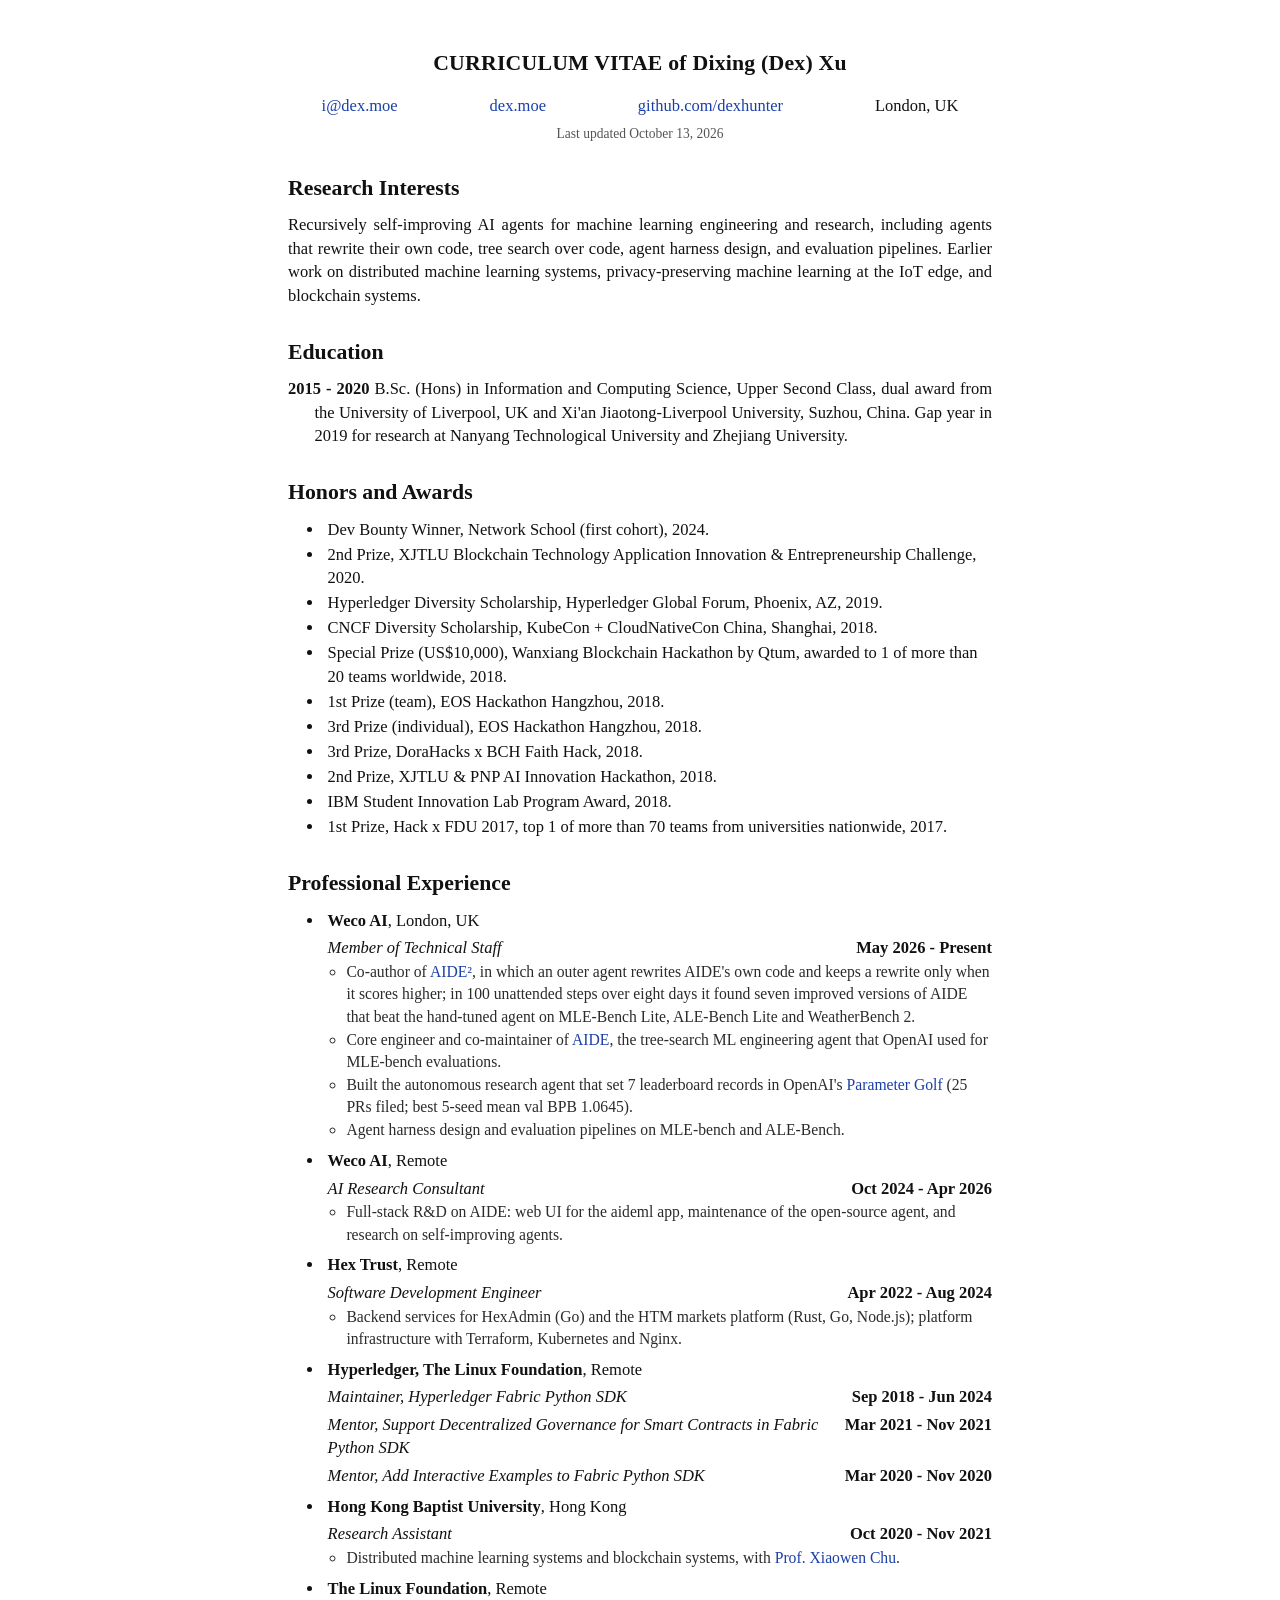
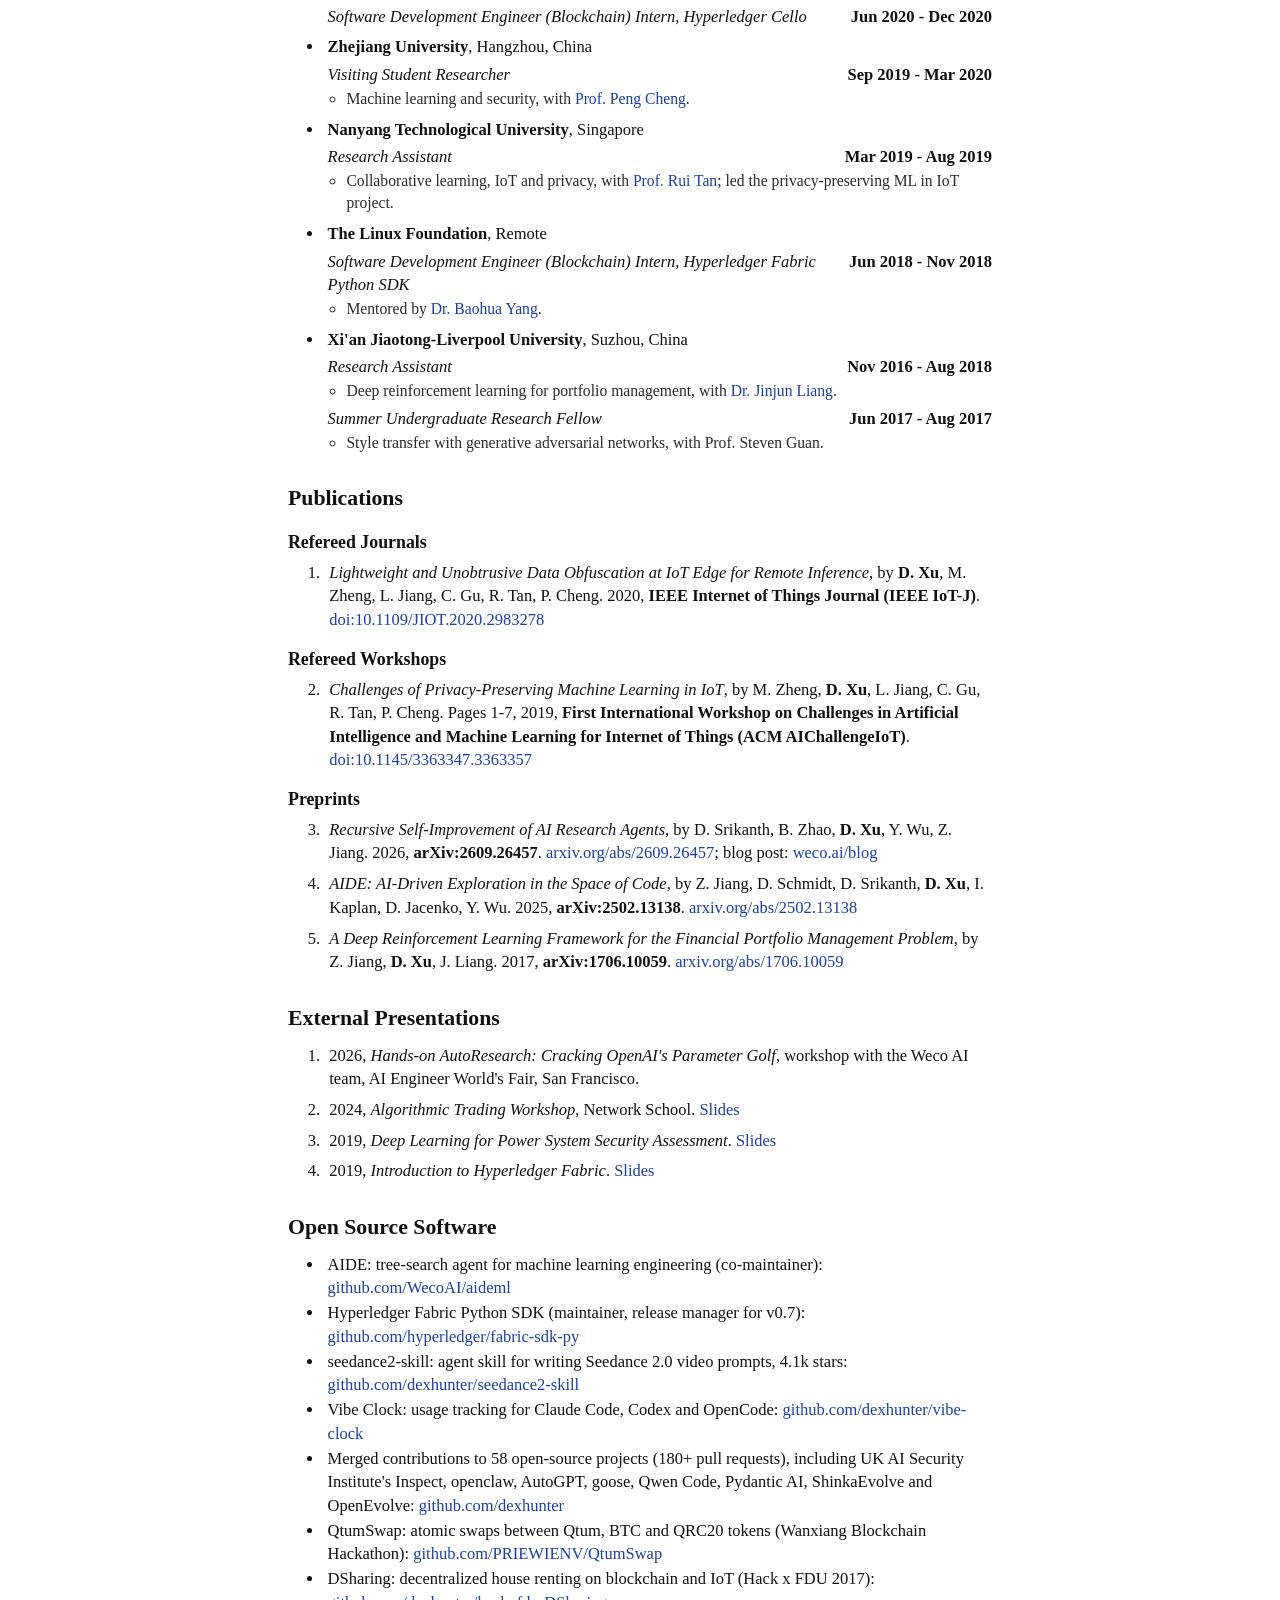
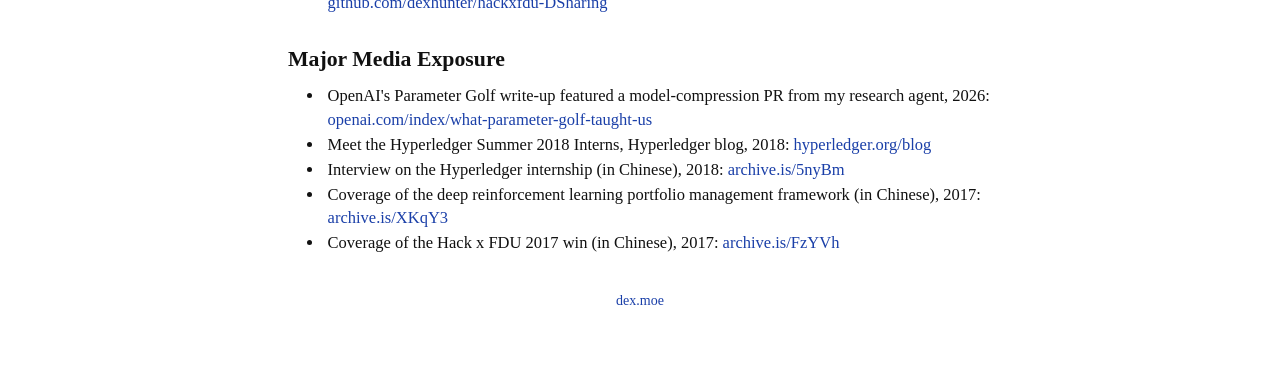
==== cv.html @ e865859a ":pencil2: carry the RSI positioning across the site and CV Homepage: add an og:description with the " ====
<!DOCTYPE html>
<html lang="en">
<head>
<meta charset="utf-8">
<meta name="viewport" content="width=device-width, initial-scale=1">
<title>Dixing (Dex) Xu · CV</title>
<meta name="description" content="Curriculum vitae of Dixing (Dex) Xu, Member of Technical Staff at Weco AI, London, building recursively self-improving AI agents.">
<link rel="icon" href="favicon.ico" sizes="any">
<link rel="icon" href="favicon.svg" type="image/svg+xml">
<style>
  /* LaTeX article look: centred title, bold section heads, hanging indents, right-aligned dates */
  :root { --ink:#111; --ink-2:#2b2b2b; --muted:#555; --link:#1a3fa8; }
  * { box-sizing: border-box; }
  html { -webkit-text-size-adjust: 100%; }
  body {
    margin: 0 auto; max-width: 47rem; padding: 3rem 1.5rem 3.5rem;
    font-family: "Latin Modern Roman", "CMU Serif", "Computer Modern Serif", "Times New Roman", Georgia, serif;
    font-size: 16.5px; line-height: 1.42; color: var(--ink); background: #fff;
  }
  a { color: var(--link); text-decoration: none; }
  a:hover { text-decoration: underline; }
  h1 { font-size: 1.32em; font-weight: bold; text-align: center; margin: 0 0 .7em; letter-spacing: .01em; }
  .tagline { display: flex; justify-content: space-around; flex-wrap: wrap; gap: .3em 1.5em; margin: 0 0 .4em; }
  .updated { text-align: center; font-size: .82em; color: var(--muted); margin: 0 0 1.2em; }
  h2 { font-size: 1.32em; font-weight: bold; margin: 1.35em 0 .45em; }
  h3 { font-size: 1.08em; font-weight: bold; margin: .9em 0 .3em; }
  p { margin: 0 0 .5em; text-align: justify; hyphens: auto; }

  /* Education: bold date then text with a hanging indent */
  .hang { list-style: none; padding: 0; margin: 0; }
  .hang li { padding-left: 1.6em; text-indent: -1.6em; margin: 0 0 .2em; text-align: justify; hyphens: auto; }

  /* Bulleted lists */
  ul.dots { margin: 0; padding-left: 2.2em; }
  ul.dots > li { margin: 0 0 .1em; padding-left: .2em; }

  /* Professional experience */
  ul.exp { margin: 0; padding-left: 2.2em; }
  ul.exp > li { margin: 0 0 .45em; padding-left: .2em; }
  .role { display: flex; justify-content: space-between; align-items: baseline; gap: 1em; margin-top: .25em; }
  .role i { min-width: 0; }
  .role b { flex: none; white-space: nowrap; }
  .note { margin: .1em 0 0; padding-left: 1.2em; list-style: circle; font-size: .95em; color: var(--ink-2); }
  .note li { margin: .05em 0; }

  /* Numbered lists: publications, presentations */
  ol.num { margin: 0; padding-left: 2.2em; }
  ol.num > li { margin: 0 0 .45em; padding-left: .3em; }
  ol.num > li::marker { font-variant-numeric: tabular-nums; }

  footer { margin-top: 2.6em; text-align: center; font-size: .85em; color: var(--muted); }

  @media (max-width: 560px) {
    body { padding: 1.8rem 1rem 2.5rem; font-size: 15.5px; }
    p, .hang li, ol.num > li { text-align: left; }
    .role { flex-wrap: wrap; gap: 0 1em; }
    ul.dots, ul.exp, ol.num { padding-left: 1.4em; }
  }
  @media print {
    body { padding: 0; max-width: none; font-size: 11pt; }
    a { color: inherit; }
    footer { display: none; }
  }
</style>
</head>
<body>

<h1>CURRICULUM VITAE of Dixing (Dex) Xu</h1>
<div class="tagline">
  <span><a href="mailto:i@dex.moe">i@dex.moe</a></span>
  <span><a href="https://dex.moe">dex.moe</a></span>
  <span><a href="https://github.com/dexhunter">github.com/dexhunter</a></span>
  <span>London, UK</span>
</div>
<p class="updated">Last updated October 13, 2026</p>

<h2>Research Interests</h2>
<p>Recursively self-improving AI agents for machine learning engineering and research, including agents that rewrite their own code, tree search over code, agent harness design, and evaluation pipelines. Earlier work on distributed machine learning systems, privacy-preserving machine learning at the IoT edge, and blockchain systems.</p>

<h2>Education</h2>
<ul class="hang">
  <li><b>2015 - 2020</b> B.Sc. (Hons) in Information and Computing Science, Upper Second Class, dual award from the University of Liverpool, UK and Xi'an Jiaotong-Liverpool University, Suzhou, China. Gap year in 2019 for research at Nanyang Technological University and Zhejiang University.</li>
</ul>

<h2>Honors and Awards</h2>
<ul class="dots">
  <li>Dev Bounty Winner, Network School (first cohort), 2024.</li>
  <li>2nd Prize, XJTLU Blockchain Technology Application Innovation &amp; Entrepreneurship Challenge, 2020.</li>
  <li>Hyperledger Diversity Scholarship, Hyperledger Global Forum, Phoenix, AZ, 2019.</li>
  <li>CNCF Diversity Scholarship, KubeCon + CloudNativeCon China, Shanghai, 2018.</li>
  <li>Special Prize (US$10,000), Wanxiang Blockchain Hackathon by Qtum, awarded to 1 of more than 20 teams worldwide, 2018.</li>
  <li>1st Prize (team), EOS Hackathon Hangzhou, 2018.</li>
  <li>3rd Prize (individual), EOS Hackathon Hangzhou, 2018.</li>
  <li>3rd Prize, DoraHacks x BCH Faith Hack, 2018.</li>
  <li>2nd Prize, XJTLU &amp; PNP AI Innovation Hackathon, 2018.</li>
  <li>IBM Student Innovation Lab Program Award, 2018.</li>
  <li>1st Prize, Hack x FDU 2017, top 1 of more than 70 teams from universities nationwide, 2017.</li>
</ul>

<h2>Professional Experience</h2>
<ul class="exp">
  <li><b>Weco AI</b>, London, UK
    <div class="role"><i>Member of Technical Staff</i><b>May 2026 - Present</b></div>
    <ul class="note">
      <li>Co-author of <a href="https://www.weco.ai/blog/first-evidence-of-recursive-self-improvement">AIDE²</a>, in which an outer agent rewrites AIDE's own code and keeps a rewrite only when it scores higher; in 100 unattended steps over eight days it found seven improved versions of AIDE that beat the hand-tuned agent on MLE-Bench Lite, ALE-Bench Lite and WeatherBench 2.</li>
      <li>Core engineer and co-maintainer of <a href="https://github.com/WecoAI/aideml">AIDE</a>, the tree-search ML engineering agent that OpenAI used for MLE-bench evaluations.</li>
      <li>Built the autonomous research agent that set 7 leaderboard records in OpenAI's <a href="https://github.com/openai/parameter-golf/tree/main/records/track_10min_16mb">Parameter Golf</a> (25 PRs filed; best 5-seed mean val BPB 1.0645).</li>
      <li>Agent harness design and evaluation pipelines on MLE-bench and ALE-Bench.</li>
    </ul>
  </li>
  <li><b>Weco AI</b>, Remote
    <div class="role"><i>AI Research Consultant</i><b>Oct 2024 - Apr 2026</b></div>
    <ul class="note"><li>Full-stack R&amp;D on AIDE: web UI for the aideml app, maintenance of the open-source agent, and research on self-improving agents.</li></ul>
  </li>
  <li><b>Hex Trust</b>, Remote
    <div class="role"><i>Software Development Engineer</i><b>Apr 2022 - Aug 2024</b></div>
    <ul class="note"><li>Backend services for HexAdmin (Go) and the HTM markets platform (Rust, Go, Node.js); platform infrastructure with Terraform, Kubernetes and Nginx.</li></ul>
  </li>
  <li><b>Hyperledger, The Linux Foundation</b>, Remote
    <div class="role"><i>Maintainer, Hyperledger Fabric Python SDK</i><b>Sep 2018 - Jun 2024</b></div>
    <div class="role"><i>Mentor, Support Decentralized Governance for Smart Contracts in Fabric Python SDK</i><b>Mar 2021 - Nov 2021</b></div>
    <div class="role"><i>Mentor, Add Interactive Examples to Fabric Python SDK</i><b>Mar 2020 - Nov 2020</b></div>
  </li>
  <li><b>Hong Kong Baptist University</b>, Hong Kong
    <div class="role"><i>Research Assistant</i><b>Oct 2020 - Nov 2021</b></div>
    <ul class="note"><li>Distributed machine learning systems and blockchain systems, with <a href="https://www.comp.hkbu.edu.hk/~chxw/">Prof. Xiaowen Chu</a>.</li></ul>
  </li>
  <li><b>The Linux Foundation</b>, Remote
    <div class="role"><i>Software Development Engineer (Blockchain) Intern, Hyperledger Cello</i><b>Jun 2020 - Dec 2020</b></div>
  </li>
  <li><b>Zhejiang University</b>, Hangzhou, China
    <div class="role"><i>Visiting Student Researcher</i><b>Sep 2019 - Mar 2020</b></div>
    <ul class="note"><li>Machine learning and security, with <a href="https://person.zju.edu.cn/en/cp">Prof. Peng Cheng</a>.</li></ul>
  </li>
  <li><b>Nanyang Technological University</b>, Singapore
    <div class="role"><i>Research Assistant</i><b>Mar 2019 - Aug 2019</b></div>
    <ul class="note"><li>Collaborative learning, IoT and privacy, with <a href="https://www.ntu.edu.sg/home/tanrui/">Prof. Rui Tan</a>; led the privacy-preserving ML in IoT project.</li></ul>
  </li>
  <li><b>The Linux Foundation</b>, Remote
    <div class="role"><i>Software Development Engineer (Blockchain) Intern, Hyperledger Fabric Python SDK</i><b>Jun 2018 - Nov 2018</b></div>
    <ul class="note"><li>Mentored by <a href="https://yeasy.github.io/">Dr. Baohua Yang</a>.</li></ul>
  </li>
  <li><b>Xi'an Jiaotong-Liverpool University</b>, Suzhou, China
    <div class="role"><i>Research Assistant</i><b>Nov 2016 - Aug 2018</b></div>
    <ul class="note"><li>Deep reinforcement learning for portfolio management, with <a href="https://www.linkedin.com/in/kumkee">Dr. Jinjun Liang</a>.</li></ul>
    <div class="role"><i>Summer Undergraduate Research Fellow</i><b>Jun 2017 - Aug 2017</b></div>
    <ul class="note"><li>Style transfer with generative adversarial networks, with Prof. Steven Guan.</li></ul>
  </li>
</ul>

<h2>Publications</h2>
<h3>Refereed Journals</h3>
<ol class="num">
  <li><i>Lightweight and Unobtrusive Data Obfuscation at IoT Edge for Remote Inference</i>, by <b>D. Xu</b>, M. Zheng, L. Jiang, C. Gu, R. Tan, P. Cheng. 2020, <b>IEEE Internet of Things Journal (IEEE IoT-J)</b>. <a href="https://doi.org/10.1109/JIOT.2020.2983278">doi:10.1109/JIOT.2020.2983278</a></li>
</ol>
<h3>Refereed Workshops</h3>
<ol class="num" start="2">
  <li><i>Challenges of Privacy-Preserving Machine Learning in IoT</i>, by M. Zheng, <b>D. Xu</b>, L. Jiang, C. Gu, R. Tan, P. Cheng. Pages 1-7, 2019, <b>First International Workshop on Challenges in Artificial Intelligence and Machine Learning for Internet of Things (ACM AIChallengeIoT)</b>. <a href="https://doi.org/10.1145/3363347.3363357">doi:10.1145/3363347.3363357</a></li>
</ol>
<h3>Preprints</h3>
<ol class="num" start="3">
  <li><i>Recursive Self-Improvement of AI Research Agents</i>, by D. Srikanth, B. Zhao, <b>D. Xu</b>, Y. Wu, Z. Jiang. 2026, <b>arXiv:2609.26457</b>. <a href="https://arxiv.org/abs/2609.26457">arxiv.org/abs/2609.26457</a>; blog post: <a href="https://www.weco.ai/blog/first-evidence-of-recursive-self-improvement">weco.ai/blog</a></li>
  <li><i>AIDE: AI-Driven Exploration in the Space of Code</i>, by Z. Jiang, D. Schmidt, D. Srikanth, <b>D. Xu</b>, I. Kaplan, D. Jacenko, Y. Wu. 2025, <b>arXiv:2502.13138</b>. <a href="https://arxiv.org/abs/2502.13138">arxiv.org/abs/2502.13138</a></li>
  <li><i>A Deep Reinforcement Learning Framework for the Financial Portfolio Management Problem</i>, by Z. Jiang, <b>D. Xu</b>, J. Liang. 2017, <b>arXiv:1706.10059</b>. <a href="https://arxiv.org/abs/1706.10059">arxiv.org/abs/1706.10059</a></li>
</ol>

<h2>External Presentations</h2>
<ol class="num">
  <li>2026, <i>Hands-on AutoResearch: Cracking OpenAI's Parameter Golf</i>, workshop with the Weco AI team, AI Engineer World's Fair, San Francisco.</li>
  <li>2024, <i>Algorithmic Trading Workshop</i>, Network School. <a href="https://slides.dex.moe">Slides</a></li>
  <li>2019, <i>Deep Learning for Power System Security Assessment</i>. <a href="https://slides.dex.moe">Slides</a></li>
  <li>2019, <i>Introduction to Hyperledger Fabric</i>. <a href="https://slides.dex.moe">Slides</a></li>
</ol>

<h2>Open Source Software</h2>
<ul class="dots">
  <li>AIDE: tree-search agent for machine learning engineering (co-maintainer): <a href="https://github.com/WecoAI/aideml">github.com/WecoAI/aideml</a></li>
  <li>Hyperledger Fabric Python SDK (maintainer, release manager for v0.7): <a href="https://github.com/hyperledger/fabric-sdk-py">github.com/hyperledger/fabric-sdk-py</a></li>
  <li>seedance2-skill: agent skill for writing Seedance 2.0 video prompts, 4.1k stars: <a href="https://github.com/dexhunter/seedance2-skill">github.com/dexhunter/seedance2-skill</a></li>
  <li>Vibe Clock: usage tracking for Claude Code, Codex and OpenCode: <a href="https://github.com/dexhunter/vibe-clock">github.com/dexhunter/vibe-clock</a></li>
  <li>Merged contributions to 58 open-source projects (180+ pull requests), including UK AI Security Institute's Inspect, openclaw, AutoGPT, goose, Qwen Code, Pydantic AI, ShinkaEvolve and OpenEvolve: <a href="https://github.com/dexhunter">github.com/dexhunter</a></li>
  <li>QtumSwap: atomic swaps between Qtum, BTC and QRC20 tokens (Wanxiang Blockchain Hackathon): <a href="https://github.com/PRIEWIENV/QtumSwap">github.com/PRIEWIENV/QtumSwap</a></li>
  <li>DSharing: decentralized house renting on blockchain and IoT (Hack x FDU 2017): <a href="https://github.com/dexhunter/hackxfdu-DSharing">github.com/dexhunter/hackxfdu-DSharing</a></li>
</ul>

<h2>Major Media Exposure</h2>
<ul class="dots">
  <li>OpenAI's Parameter Golf write-up featured a model-compression PR from my research agent, 2026: <a href="https://openai.com/index/what-parameter-golf-taught-us/">openai.com/index/what-parameter-golf-taught-us</a></li>
  <li>Meet the Hyperledger Summer 2018 Interns, Hyperledger blog, 2018: <a href="https://www.hyperledger.org/blog/2018/06/13/meet-the-hyperledger-summer-2018-interns-part-2">hyperledger.org/blog</a></li>
  <li>Interview on the Hyperledger internship (in Chinese), 2018: <a href="https://archive.is/5nyBm">archive.is/5nyBm</a></li>
  <li>Coverage of the deep reinforcement learning portfolio management framework (in Chinese), 2017: <a href="https://archive.is/XKqY3">archive.is/XKqY3</a></li>
  <li>Coverage of the Hack x FDU 2017 win (in Chinese), 2017: <a href="https://archive.is/FzYVh">archive.is/FzYVh</a></li>
</ul>

<footer><a href="index.html">dex.moe</a></footer>

</body>
</html>
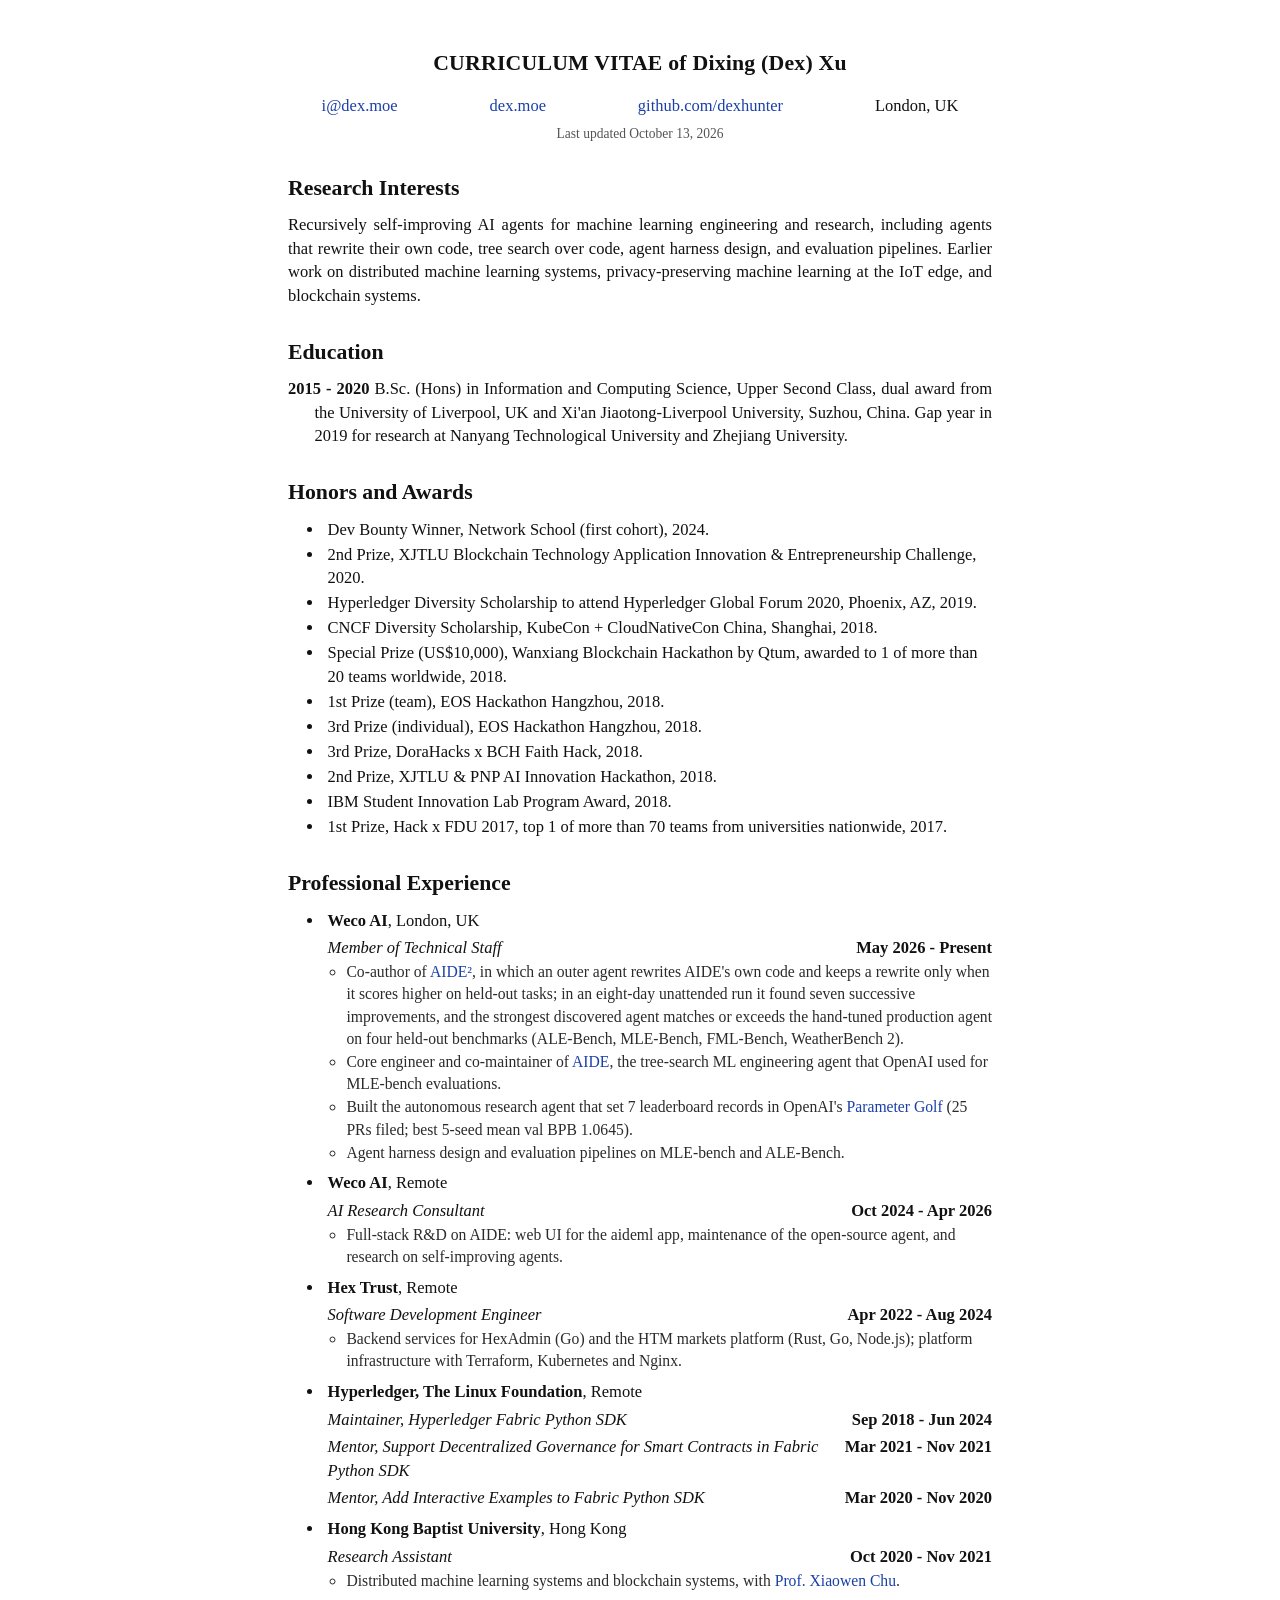
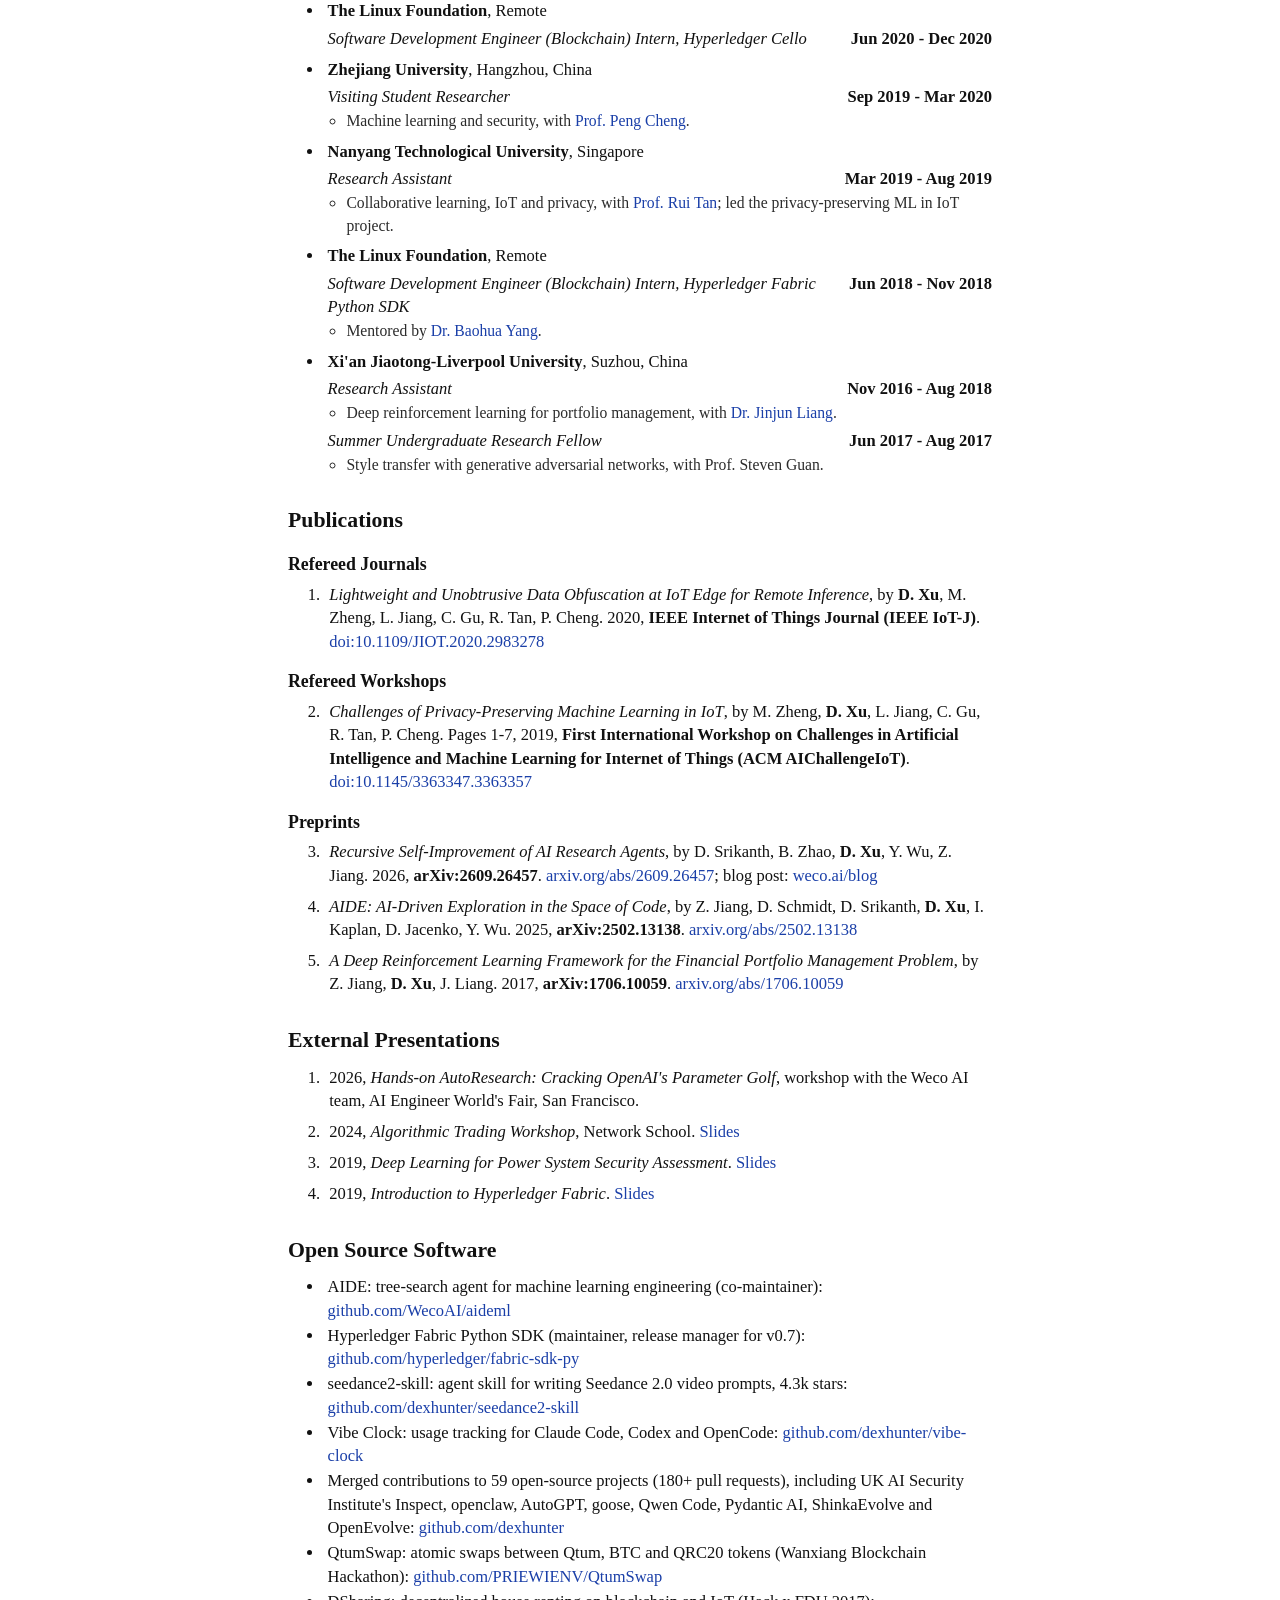
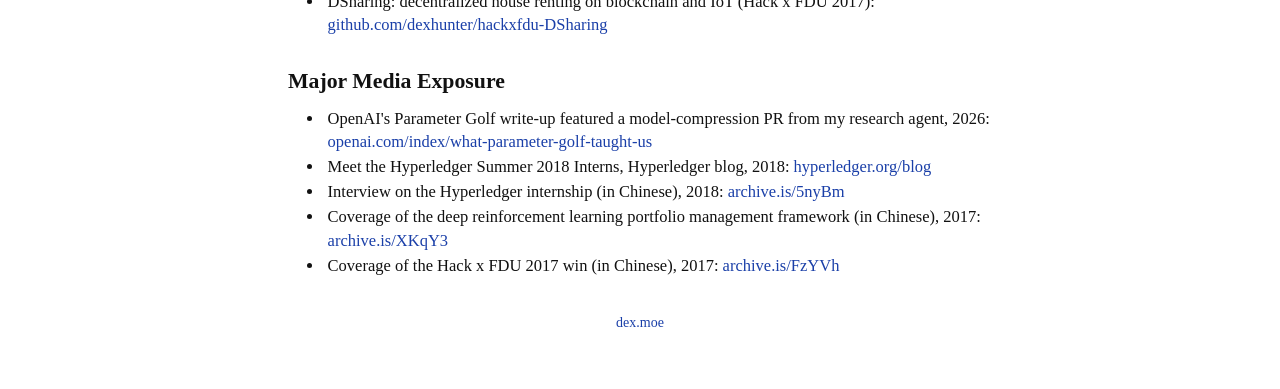
==== commit 96f21295: ":pencil2: refresh numbers, align AIDE² with the technical report, add a real README - Open-source co" ====
--- a/cv.html
+++ b/cv.html
@@ -86,7 +86,7 @@
 <ul class="dots">
   <li>Dev Bounty Winner, Network School (first cohort), 2024.</li>
   <li>2nd Prize, XJTLU Blockchain Technology Application Innovation &amp; Entrepreneurship Challenge, 2020.</li>
-  <li>Hyperledger Diversity Scholarship, Hyperledger Global Forum, Phoenix, AZ, 2019.</li>
+  <li>Hyperledger Diversity Scholarship to attend Hyperledger Global Forum 2020, Phoenix, AZ, 2019.</li>
   <li>CNCF Diversity Scholarship, KubeCon + CloudNativeCon China, Shanghai, 2018.</li>
   <li>Special Prize (US$10,000), Wanxiang Blockchain Hackathon by Qtum, awarded to 1 of more than 20 teams worldwide, 2018.</li>
   <li>1st Prize (team), EOS Hackathon Hangzhou, 2018.</li>
@@ -102,7 +102,7 @@
   <li><b>Weco AI</b>, London, UK
     <div class="role"><i>Member of Technical Staff</i><b>May 2026 - Present</b></div>
     <ul class="note">
-      <li>Co-author of <a href="https://www.weco.ai/blog/first-evidence-of-recursive-self-improvement">AIDE²</a>, in which an outer agent rewrites AIDE's own code and keeps a rewrite only when it scores higher; in 100 unattended steps over eight days it found seven improved versions of AIDE that beat the hand-tuned agent on MLE-Bench Lite, ALE-Bench Lite and WeatherBench 2.</li>
+      <li>Co-author of <a href="https://www.weco.ai/blog/first-evidence-of-recursive-self-improvement">AIDE²</a>, in which an outer agent rewrites AIDE's own code and keeps a rewrite only when it scores higher on held-out tasks; in an eight-day unattended run it found seven successive improvements, and the strongest discovered agent matches or exceeds the hand-tuned production agent on four held-out benchmarks (ALE-Bench, MLE-Bench, FML-Bench, WeatherBench 2).</li>
       <li>Core engineer and co-maintainer of <a href="https://github.com/WecoAI/aideml">AIDE</a>, the tree-search ML engineering agent that OpenAI used for MLE-bench evaluations.</li>
       <li>Built the autonomous research agent that set 7 leaderboard records in OpenAI's <a href="https://github.com/openai/parameter-golf/tree/main/records/track_10min_16mb">Parameter Golf</a> (25 PRs filed; best 5-seed mean val BPB 1.0645).</li>
       <li>Agent harness design and evaluation pipelines on MLE-bench and ALE-Bench.</li>
@@ -134,7 +134,7 @@
   </li>
   <li><b>Nanyang Technological University</b>, Singapore
     <div class="role"><i>Research Assistant</i><b>Mar 2019 - Aug 2019</b></div>
-    <ul class="note"><li>Collaborative learning, IoT and privacy, with <a href="https://www.ntu.edu.sg/home/tanrui/">Prof. Rui Tan</a>; led the privacy-preserving ML in IoT project.</li></ul>
+    <ul class="note"><li>Collaborative learning, IoT and privacy, with <a href="https://personal.ntu.edu.sg/tanrui/">Prof. Rui Tan</a>; led the privacy-preserving ML in IoT project.</li></ul>
   </li>
   <li><b>The Linux Foundation</b>, Remote
     <div class="role"><i>Software Development Engineer (Blockchain) Intern, Hyperledger Fabric Python SDK</i><b>Jun 2018 - Nov 2018</b></div>
@@ -167,18 +167,18 @@
 <h2>External Presentations</h2>
 <ol class="num">
   <li>2026, <i>Hands-on AutoResearch: Cracking OpenAI's Parameter Golf</i>, workshop with the Weco AI team, AI Engineer World's Fair, San Francisco.</li>
-  <li>2024, <i>Algorithmic Trading Workshop</i>, Network School. <a href="https://slides.dex.moe">Slides</a></li>
-  <li>2019, <i>Deep Learning for Power System Security Assessment</i>. <a href="https://slides.dex.moe">Slides</a></li>
-  <li>2019, <i>Introduction to Hyperledger Fabric</i>. <a href="https://slides.dex.moe">Slides</a></li>
+  <li>2024, <i>Algorithmic Trading Workshop</i>, Network School. <a href="https://slides.dex.moe/Algorithmic-Trading-Workshop/">Slides</a></li>
+  <li>2019, <i>Deep Learning for Power System Security Assessment</i>. <a href="https://slides.dex.moe/dl-power-system-security/">Slides</a></li>
+  <li>2019, <i>Introduction to Hyperledger Fabric</i>. <a href="https://slides.dex.moe/hyperledger-tutorial/">Slides</a></li>
 </ol>
 
 <h2>Open Source Software</h2>
 <ul class="dots">
   <li>AIDE: tree-search agent for machine learning engineering (co-maintainer): <a href="https://github.com/WecoAI/aideml">github.com/WecoAI/aideml</a></li>
   <li>Hyperledger Fabric Python SDK (maintainer, release manager for v0.7): <a href="https://github.com/hyperledger/fabric-sdk-py">github.com/hyperledger/fabric-sdk-py</a></li>
-  <li>seedance2-skill: agent skill for writing Seedance 2.0 video prompts, 4.1k stars: <a href="https://github.com/dexhunter/seedance2-skill">github.com/dexhunter/seedance2-skill</a></li>
+  <li>seedance2-skill: agent skill for writing Seedance 2.0 video prompts, 4.3k stars: <a href="https://github.com/dexhunter/seedance2-skill">github.com/dexhunter/seedance2-skill</a></li>
   <li>Vibe Clock: usage tracking for Claude Code, Codex and OpenCode: <a href="https://github.com/dexhunter/vibe-clock">github.com/dexhunter/vibe-clock</a></li>
-  <li>Merged contributions to 58 open-source projects (180+ pull requests), including UK AI Security Institute's Inspect, openclaw, AutoGPT, goose, Qwen Code, Pydantic AI, ShinkaEvolve and OpenEvolve: <a href="https://github.com/dexhunter">github.com/dexhunter</a></li>
+  <li>Merged contributions to 59 open-source projects (180+ pull requests), including UK AI Security Institute's Inspect, openclaw, AutoGPT, goose, Qwen Code, Pydantic AI, ShinkaEvolve and OpenEvolve: <a href="https://github.com/dexhunter">github.com/dexhunter</a></li>
   <li>QtumSwap: atomic swaps between Qtum, BTC and QRC20 tokens (Wanxiang Blockchain Hackathon): <a href="https://github.com/PRIEWIENV/QtumSwap">github.com/PRIEWIENV/QtumSwap</a></li>
   <li>DSharing: decentralized house renting on blockchain and IoT (Hack x FDU 2017): <a href="https://github.com/dexhunter/hackxfdu-DSharing">github.com/dexhunter/hackxfdu-DSharing</a></li>
 </ul>
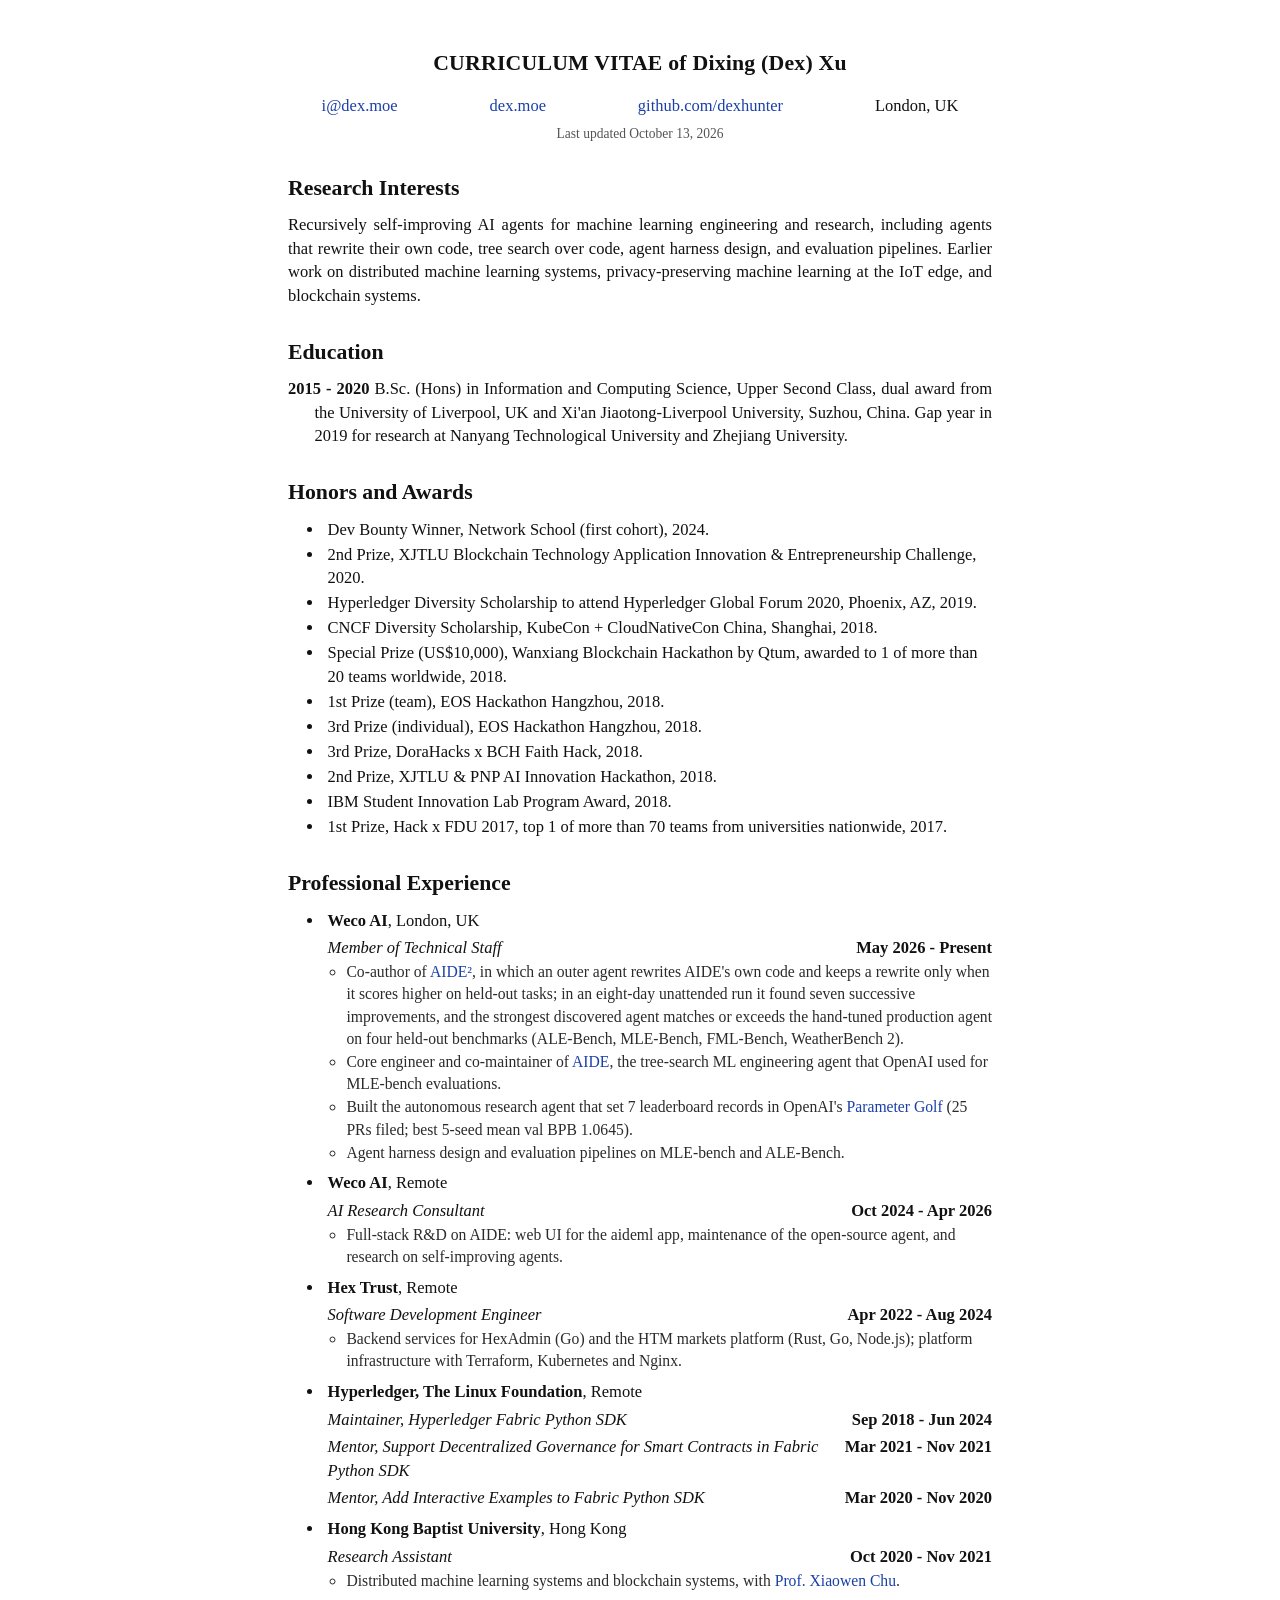
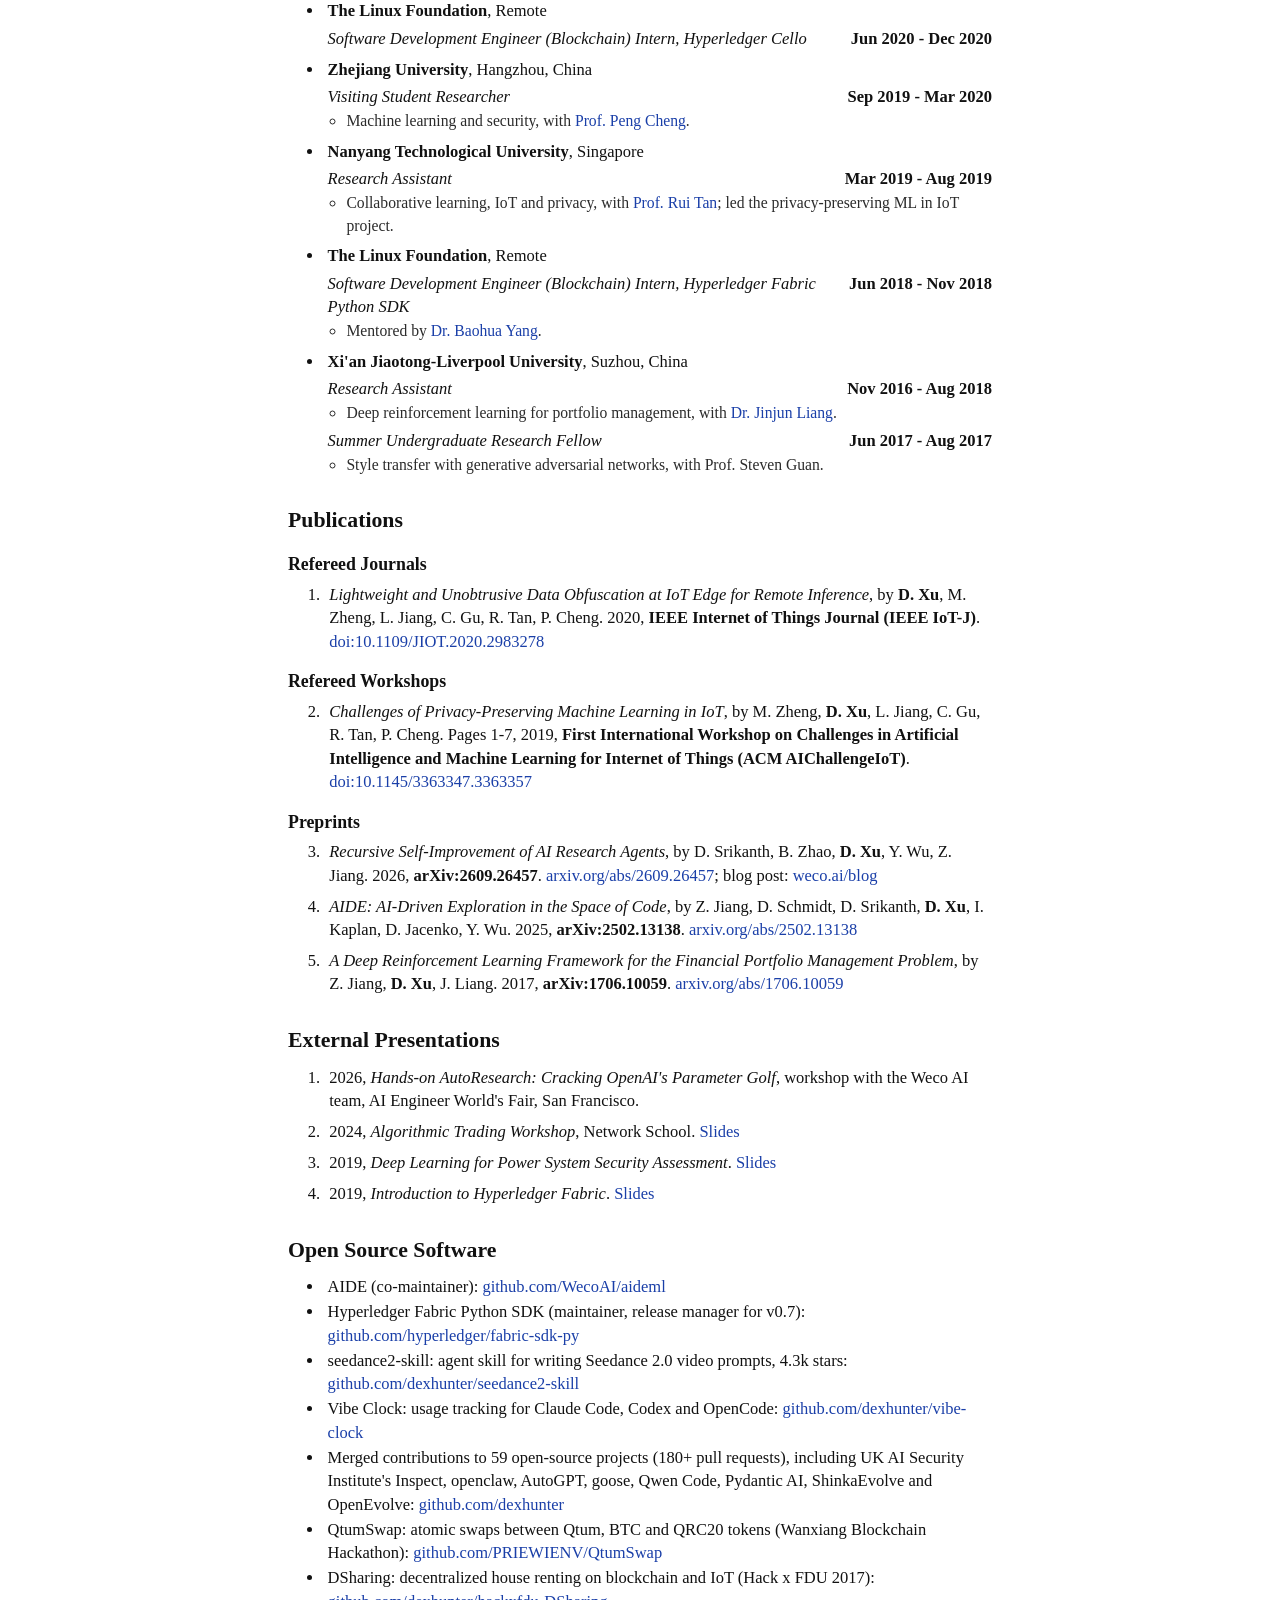
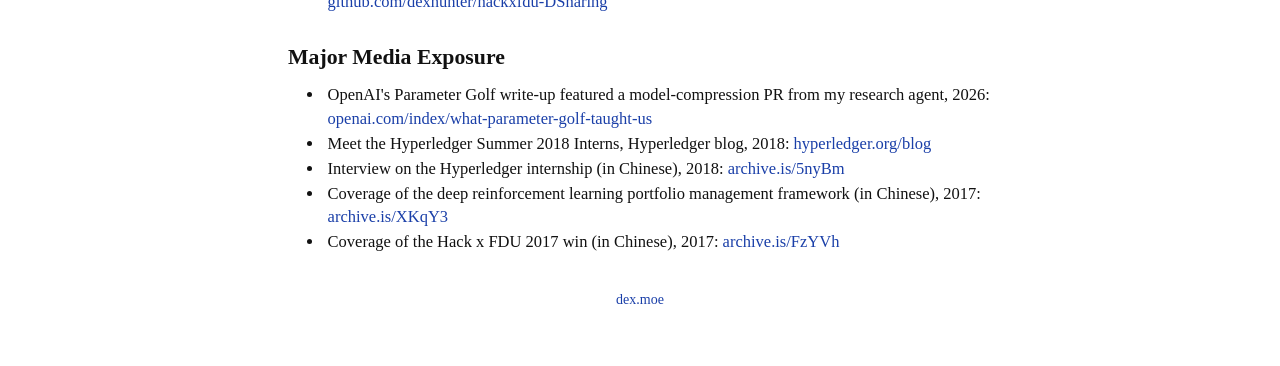
==== commit 30ced897: ":fire: remove duplicate information on the homepage and CV - Fold the Inspect and Hyperledger highli" ====
--- a/cv.html
+++ b/cv.html
@@ -174,7 +174,7 @@
 
 <h2>Open Source Software</h2>
 <ul class="dots">
-  <li>AIDE: tree-search agent for machine learning engineering (co-maintainer): <a href="https://github.com/WecoAI/aideml">github.com/WecoAI/aideml</a></li>
+  <li>AIDE (co-maintainer): <a href="https://github.com/WecoAI/aideml">github.com/WecoAI/aideml</a></li>
   <li>Hyperledger Fabric Python SDK (maintainer, release manager for v0.7): <a href="https://github.com/hyperledger/fabric-sdk-py">github.com/hyperledger/fabric-sdk-py</a></li>
   <li>seedance2-skill: agent skill for writing Seedance 2.0 video prompts, 4.3k stars: <a href="https://github.com/dexhunter/seedance2-skill">github.com/dexhunter/seedance2-skill</a></li>
   <li>Vibe Clock: usage tracking for Claude Code, Codex and OpenCode: <a href="https://github.com/dexhunter/vibe-clock">github.com/dexhunter/vibe-clock</a></li>
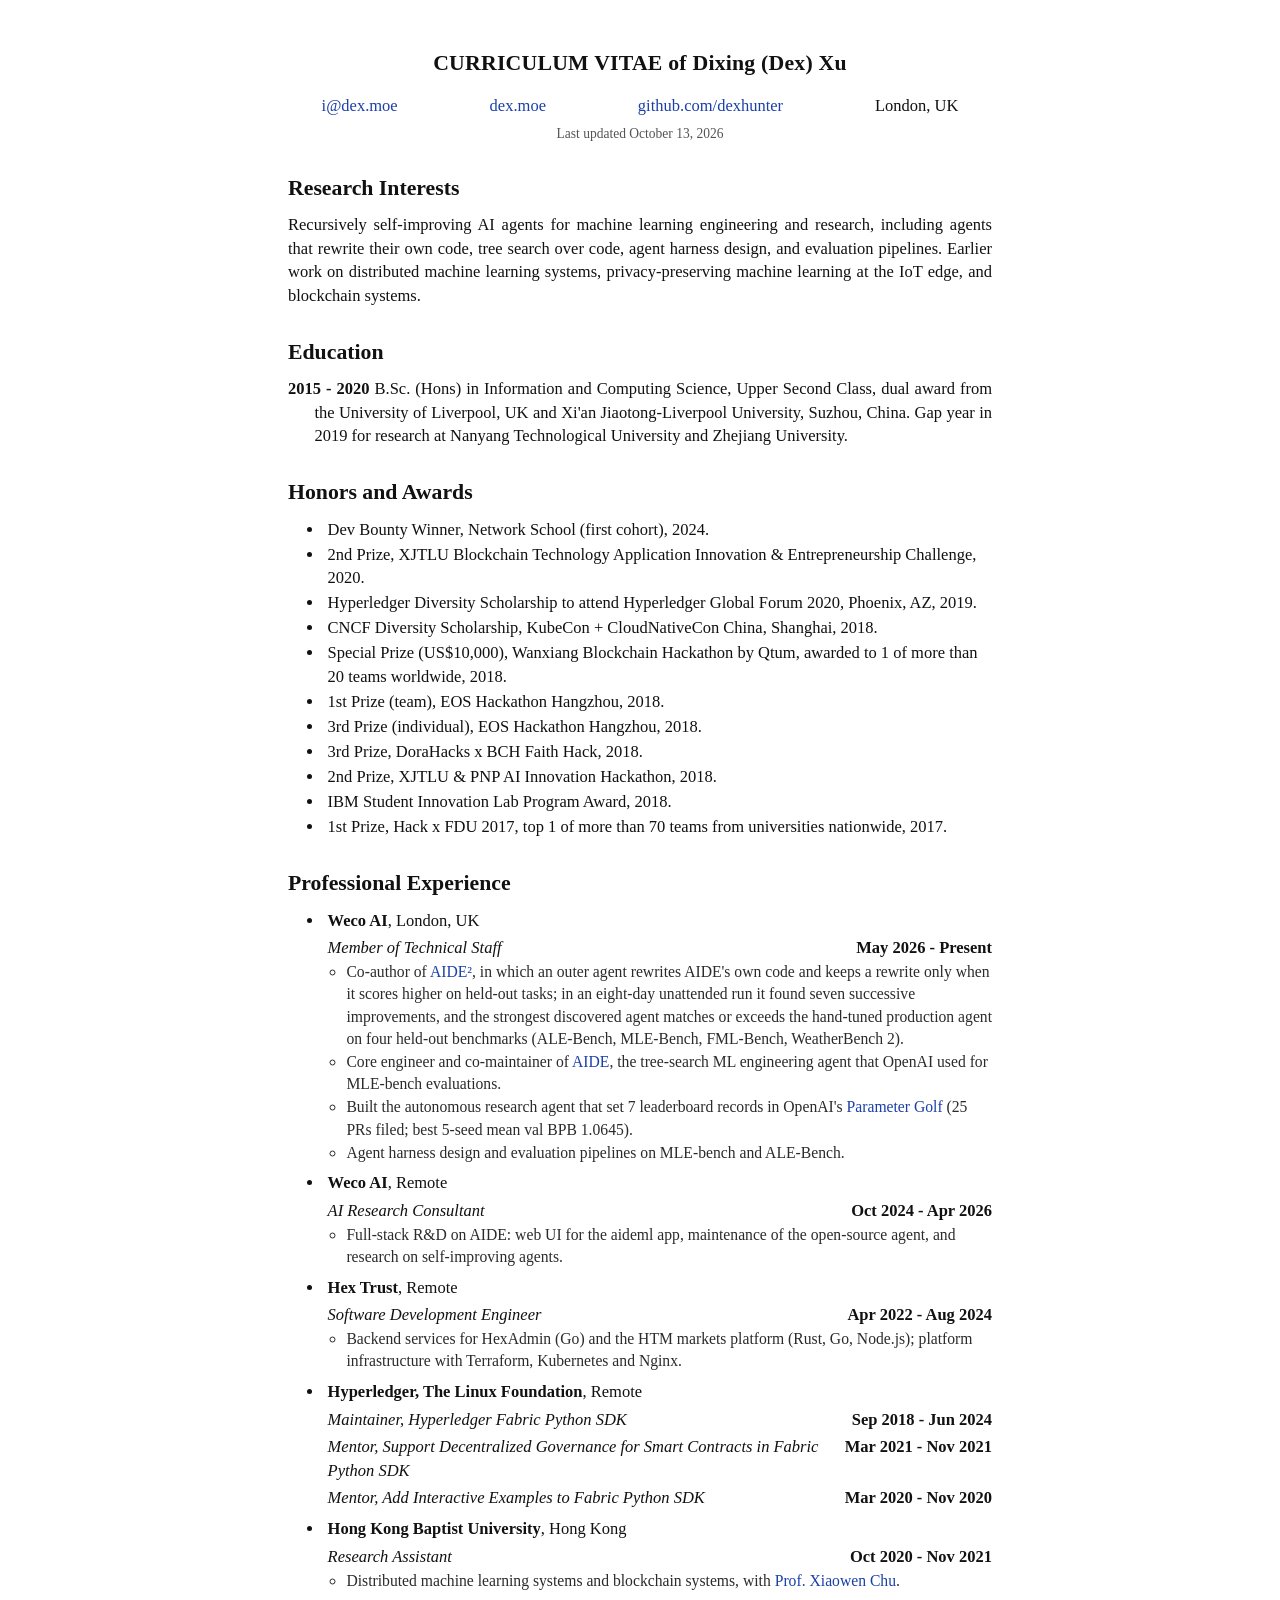
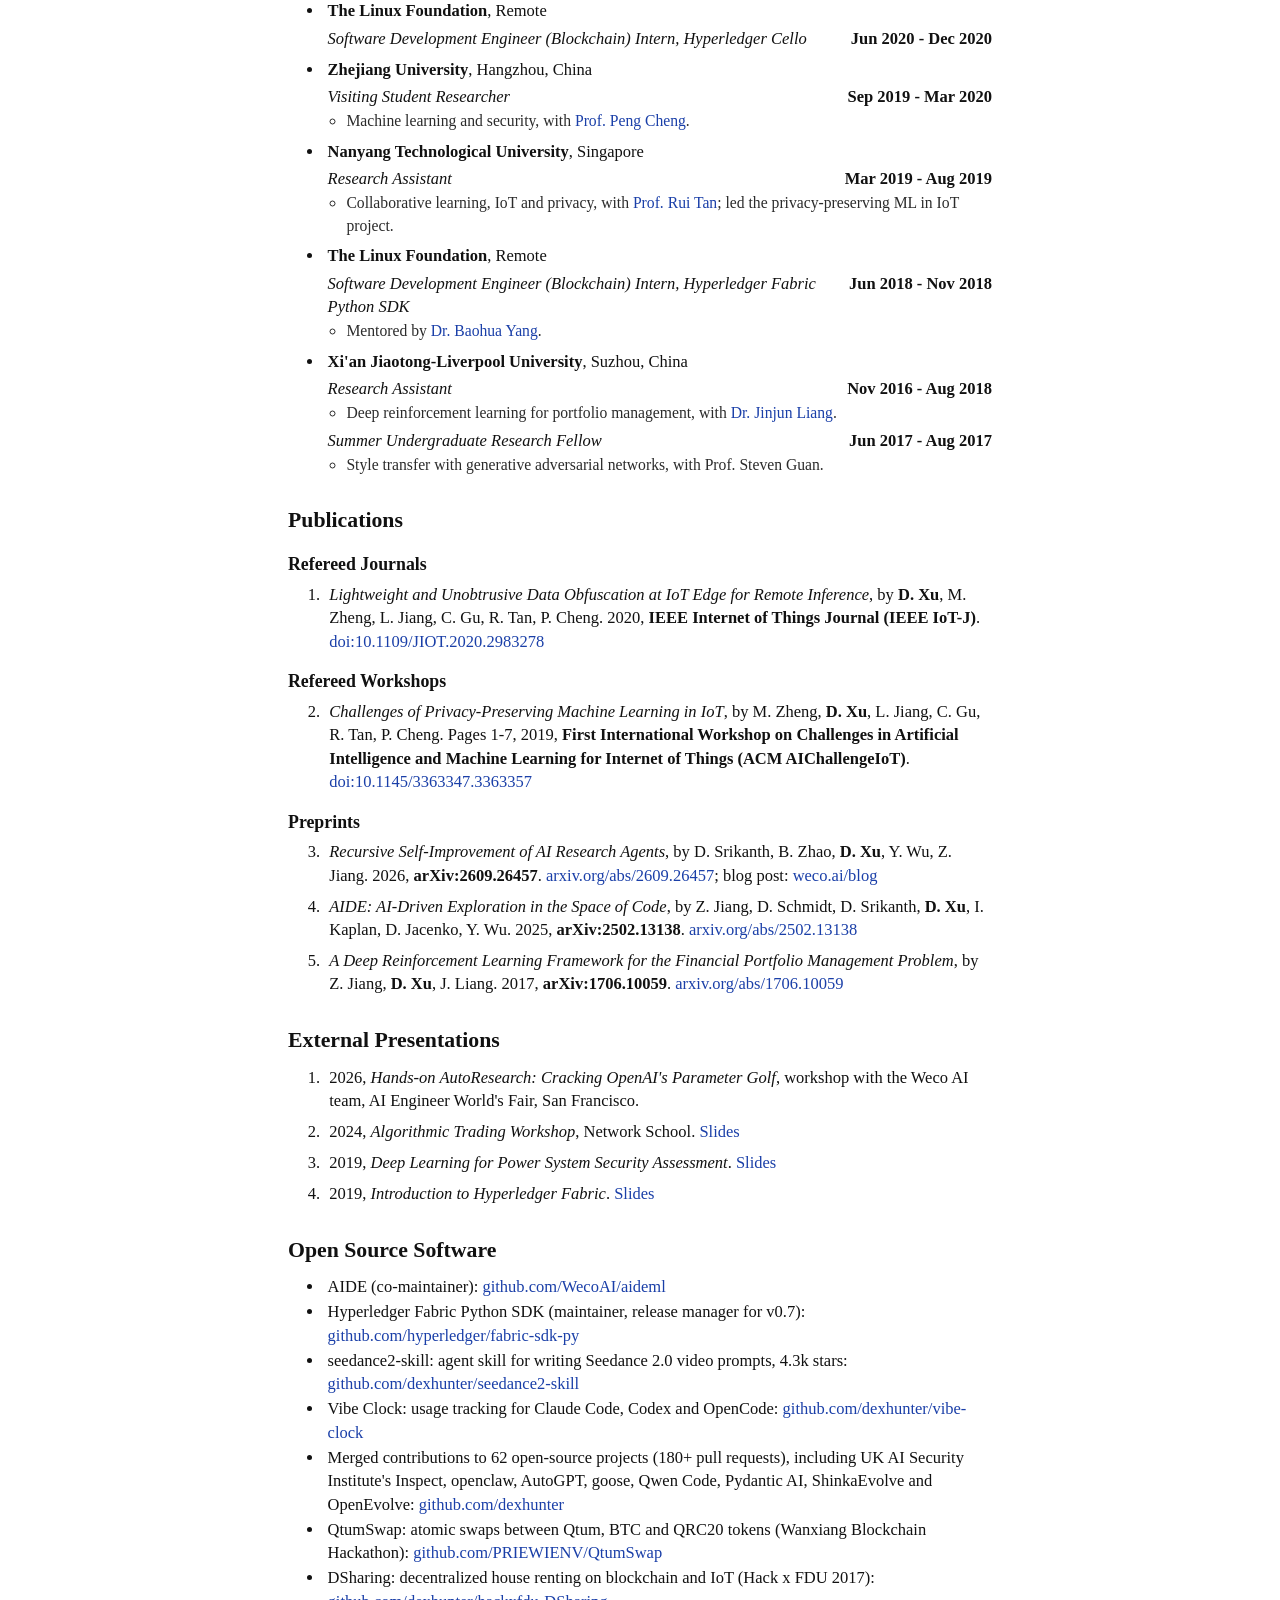
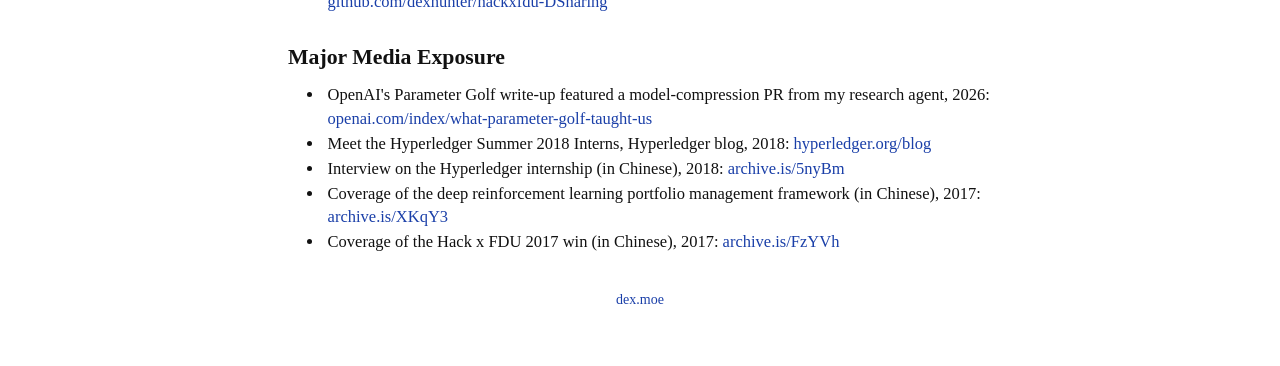
==== commit f71ecc9f: ":pencil2: sync open-source numbers with GitHub profile Project count 59 -> 62 (bt, pyvista and aweso" ====
--- a/cv.html
+++ b/cv.html
@@ -178,7 +178,7 @@
   <li>Hyperledger Fabric Python SDK (maintainer, release manager for v0.7): <a href="https://github.com/hyperledger/fabric-sdk-py">github.com/hyperledger/fabric-sdk-py</a></li>
   <li>seedance2-skill: agent skill for writing Seedance 2.0 video prompts, 4.3k stars: <a href="https://github.com/dexhunter/seedance2-skill">github.com/dexhunter/seedance2-skill</a></li>
   <li>Vibe Clock: usage tracking for Claude Code, Codex and OpenCode: <a href="https://github.com/dexhunter/vibe-clock">github.com/dexhunter/vibe-clock</a></li>
-  <li>Merged contributions to 59 open-source projects (180+ pull requests), including UK AI Security Institute's Inspect, openclaw, AutoGPT, goose, Qwen Code, Pydantic AI, ShinkaEvolve and OpenEvolve: <a href="https://github.com/dexhunter">github.com/dexhunter</a></li>
+  <li>Merged contributions to 62 open-source projects (180+ pull requests), including UK AI Security Institute's Inspect, openclaw, AutoGPT, goose, Qwen Code, Pydantic AI, ShinkaEvolve and OpenEvolve: <a href="https://github.com/dexhunter">github.com/dexhunter</a></li>
   <li>QtumSwap: atomic swaps between Qtum, BTC and QRC20 tokens (Wanxiang Blockchain Hackathon): <a href="https://github.com/PRIEWIENV/QtumSwap">github.com/PRIEWIENV/QtumSwap</a></li>
   <li>DSharing: decentralized house renting on blockchain and IoT (Hack x FDU 2017): <a href="https://github.com/dexhunter/hackxfdu-DSharing">github.com/dexhunter/hackxfdu-DSharing</a></li>
 </ul>
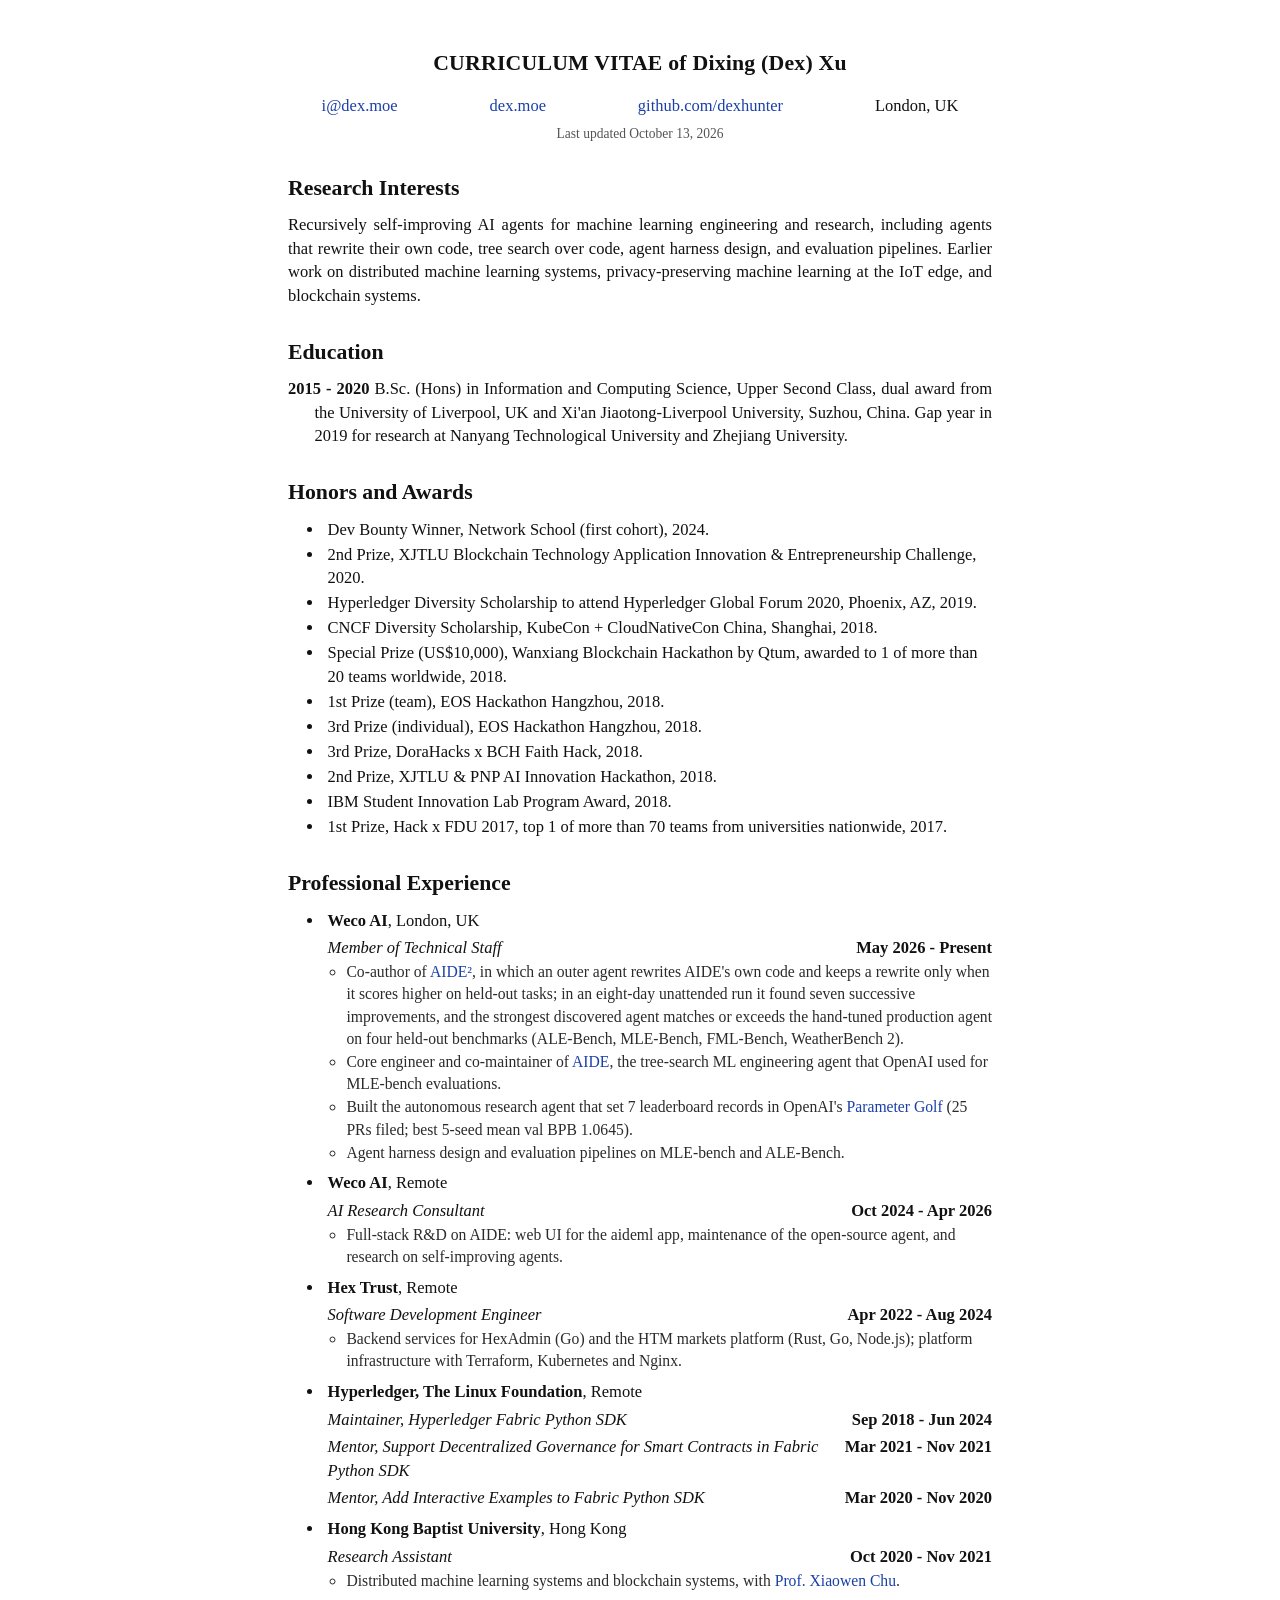
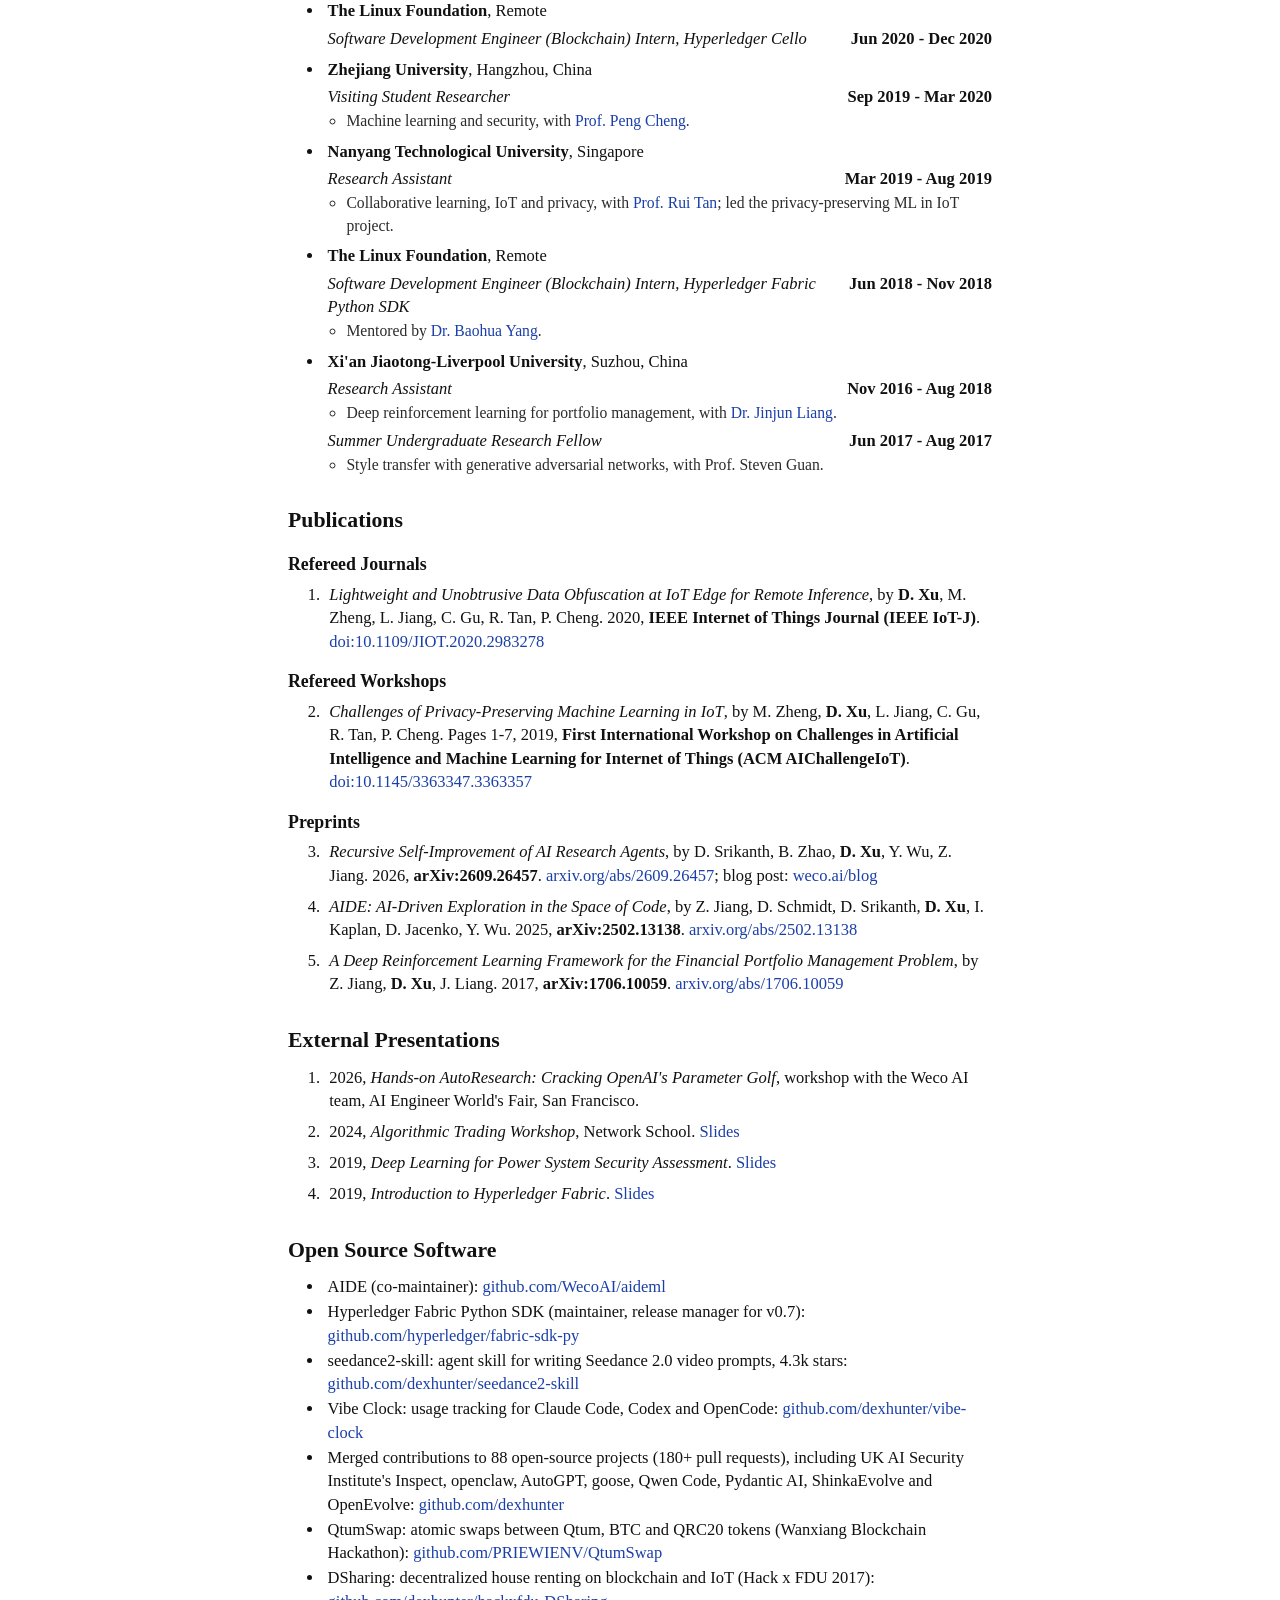
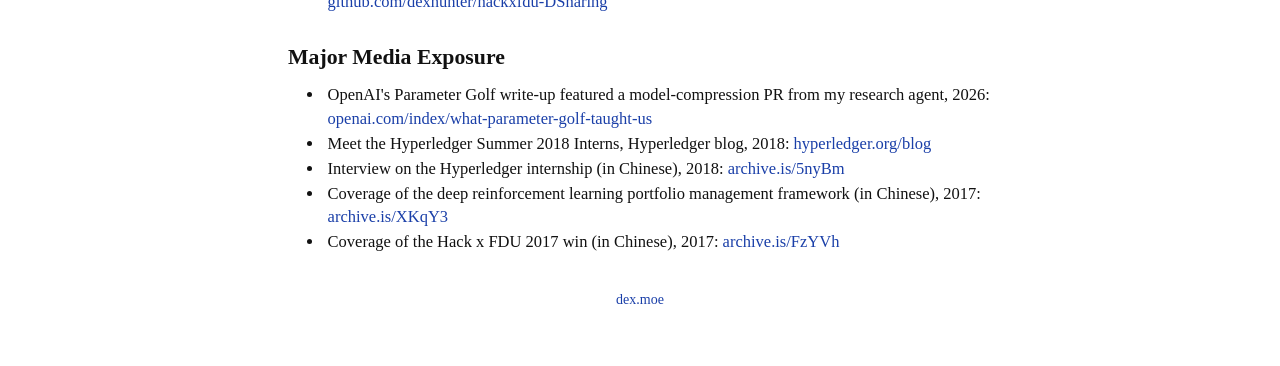
==== commit 32dfda8e: ":pencil2: sync open-source numbers with GitHub profile Project count 62 -> 88, per the profile READM" ====
--- a/cv.html
+++ b/cv.html
@@ -178,7 +178,7 @@
   <li>Hyperledger Fabric Python SDK (maintainer, release manager for v0.7): <a href="https://github.com/hyperledger/fabric-sdk-py">github.com/hyperledger/fabric-sdk-py</a></li>
   <li>seedance2-skill: agent skill for writing Seedance 2.0 video prompts, 4.3k stars: <a href="https://github.com/dexhunter/seedance2-skill">github.com/dexhunter/seedance2-skill</a></li>
   <li>Vibe Clock: usage tracking for Claude Code, Codex and OpenCode: <a href="https://github.com/dexhunter/vibe-clock">github.com/dexhunter/vibe-clock</a></li>
-  <li>Merged contributions to 62 open-source projects (180+ pull requests), including UK AI Security Institute's Inspect, openclaw, AutoGPT, goose, Qwen Code, Pydantic AI, ShinkaEvolve and OpenEvolve: <a href="https://github.com/dexhunter">github.com/dexhunter</a></li>
+  <li>Merged contributions to 88 open-source projects (180+ pull requests), including UK AI Security Institute's Inspect, openclaw, AutoGPT, goose, Qwen Code, Pydantic AI, ShinkaEvolve and OpenEvolve: <a href="https://github.com/dexhunter">github.com/dexhunter</a></li>
   <li>QtumSwap: atomic swaps between Qtum, BTC and QRC20 tokens (Wanxiang Blockchain Hackathon): <a href="https://github.com/PRIEWIENV/QtumSwap">github.com/PRIEWIENV/QtumSwap</a></li>
   <li>DSharing: decentralized house renting on blockchain and IoT (Hack x FDU 2017): <a href="https://github.com/dexhunter/hackxfdu-DSharing">github.com/dexhunter/hackxfdu-DSharing</a></li>
 </ul>
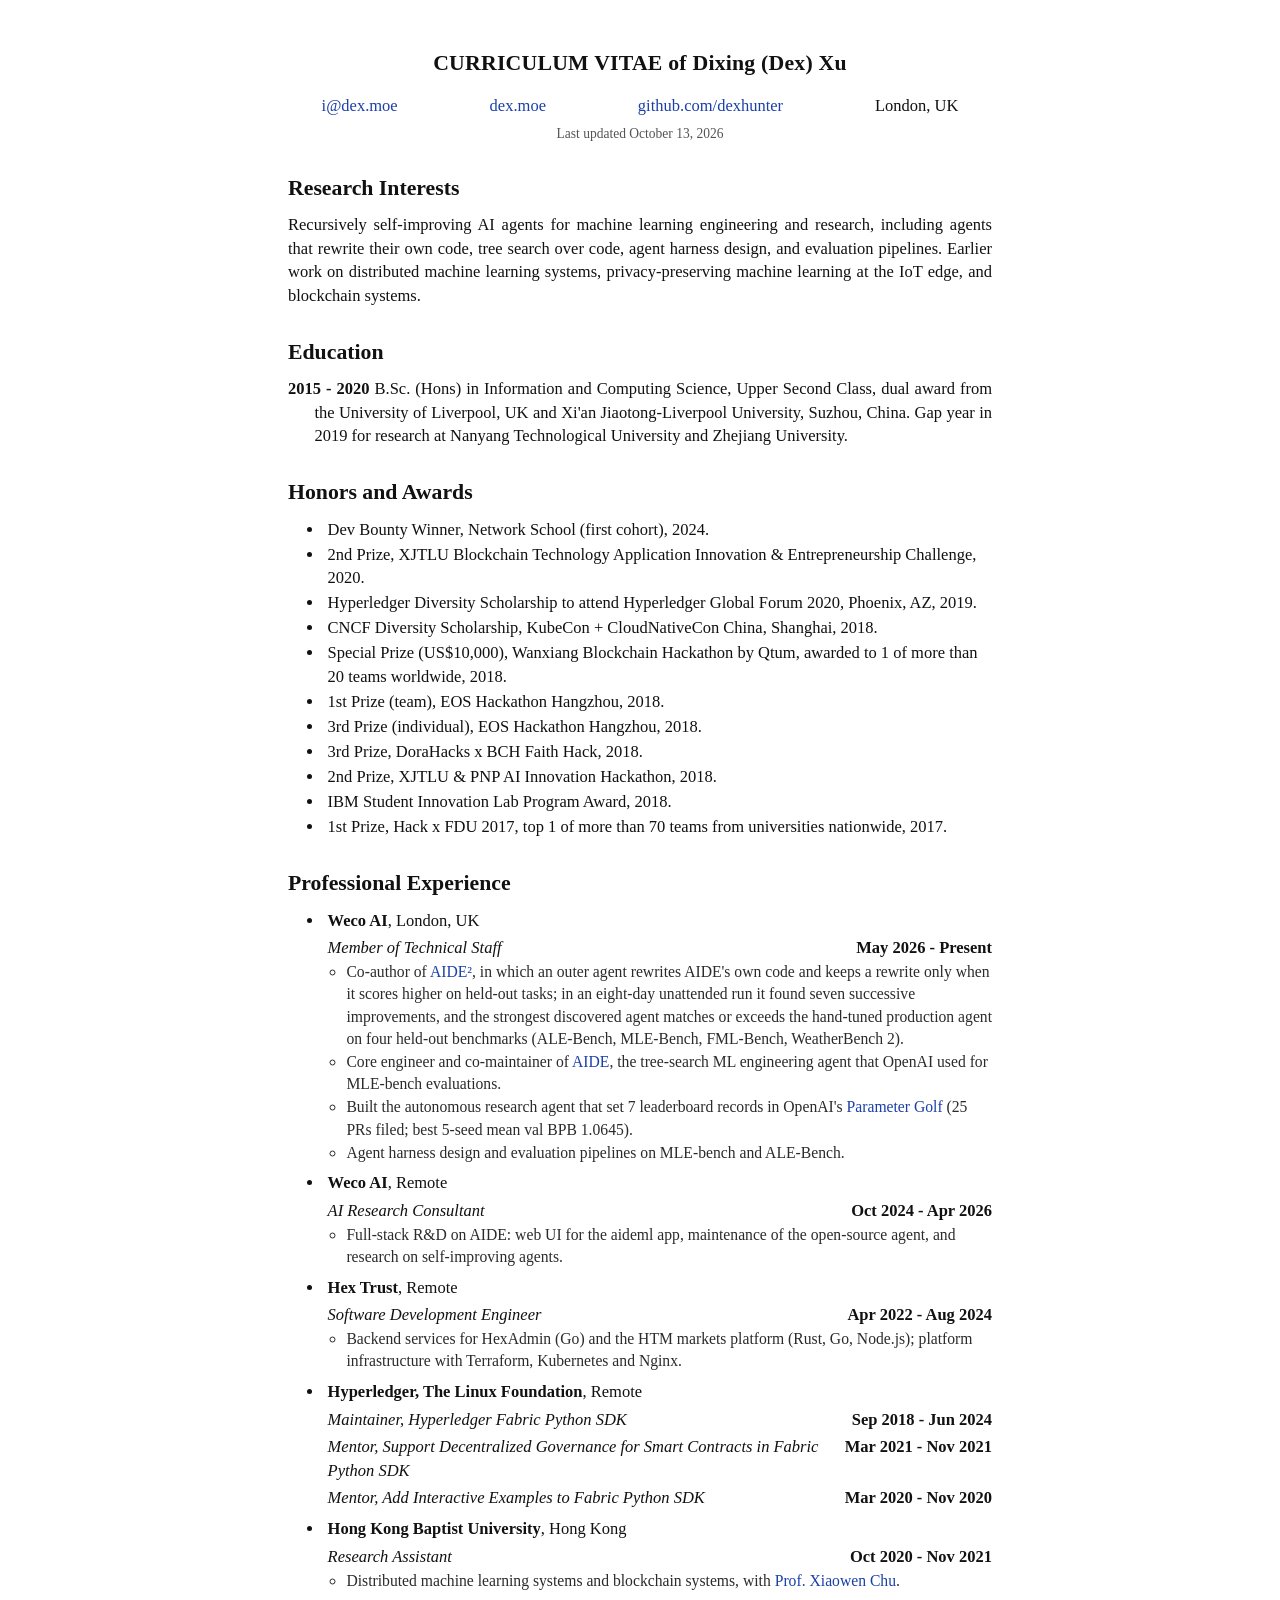
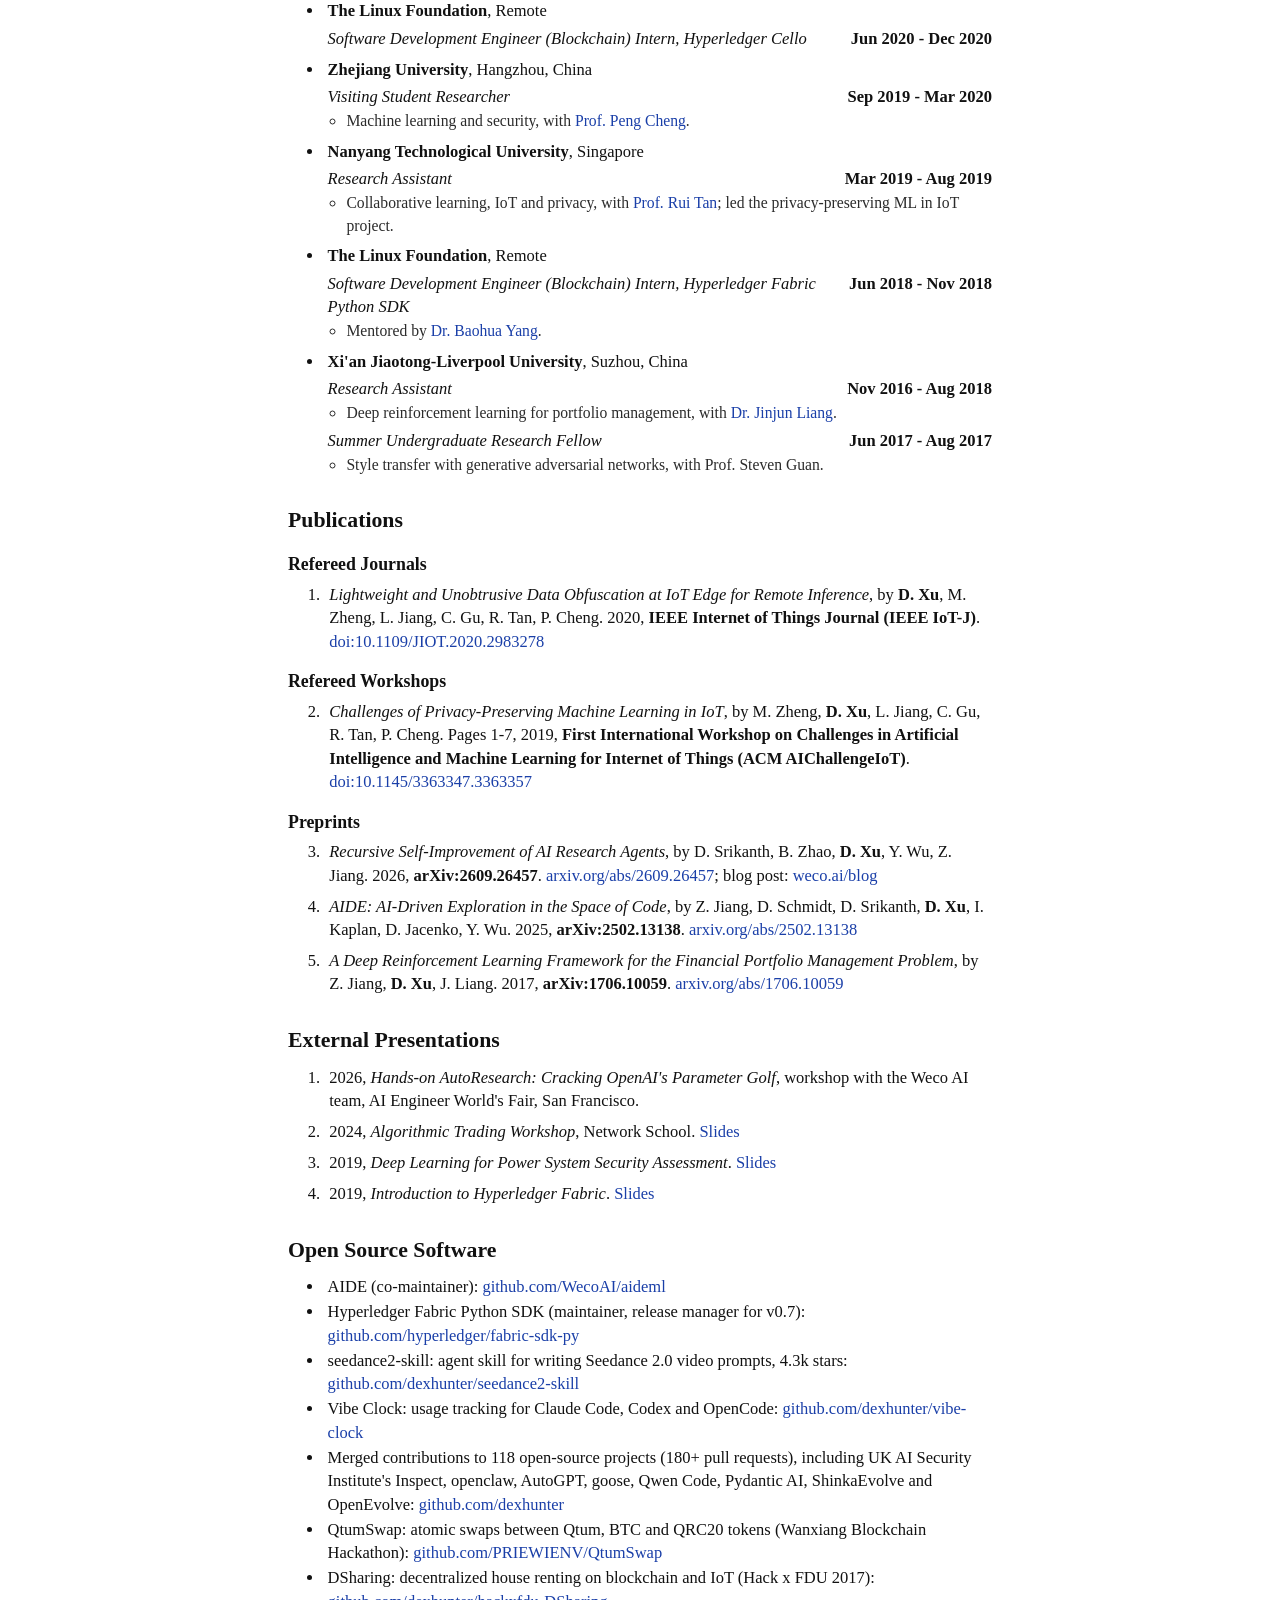
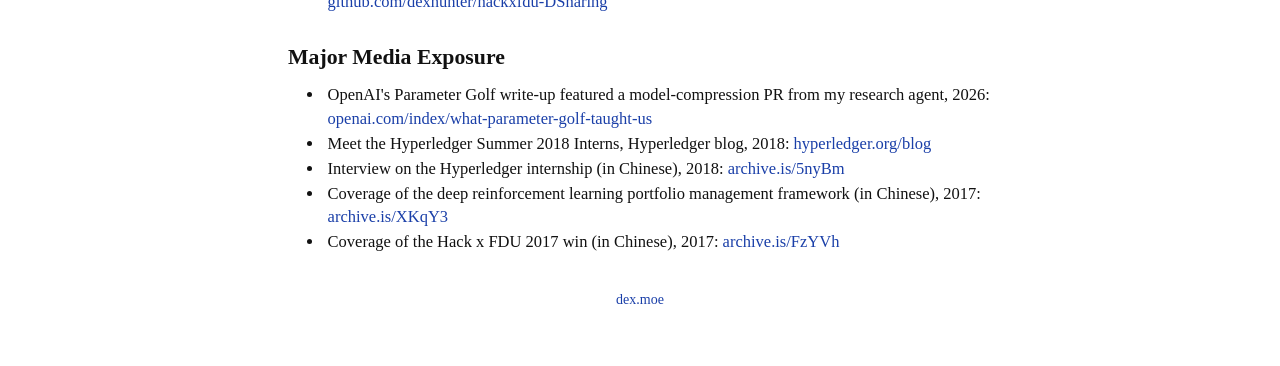
==== commit e58d9522: ":pencil2: follow profile README to 118 projects Project count 88 -> 118; remotion 72k; qwen-code ahe" ====
--- a/cv.html
+++ b/cv.html
@@ -178,7 +178,7 @@
   <li>Hyperledger Fabric Python SDK (maintainer, release manager for v0.7): <a href="https://github.com/hyperledger/fabric-sdk-py">github.com/hyperledger/fabric-sdk-py</a></li>
   <li>seedance2-skill: agent skill for writing Seedance 2.0 video prompts, 4.3k stars: <a href="https://github.com/dexhunter/seedance2-skill">github.com/dexhunter/seedance2-skill</a></li>
   <li>Vibe Clock: usage tracking for Claude Code, Codex and OpenCode: <a href="https://github.com/dexhunter/vibe-clock">github.com/dexhunter/vibe-clock</a></li>
-  <li>Merged contributions to 88 open-source projects (180+ pull requests), including UK AI Security Institute's Inspect, openclaw, AutoGPT, goose, Qwen Code, Pydantic AI, ShinkaEvolve and OpenEvolve: <a href="https://github.com/dexhunter">github.com/dexhunter</a></li>
+  <li>Merged contributions to 118 open-source projects (180+ pull requests), including UK AI Security Institute's Inspect, openclaw, AutoGPT, goose, Qwen Code, Pydantic AI, ShinkaEvolve and OpenEvolve: <a href="https://github.com/dexhunter">github.com/dexhunter</a></li>
   <li>QtumSwap: atomic swaps between Qtum, BTC and QRC20 tokens (Wanxiang Blockchain Hackathon): <a href="https://github.com/PRIEWIENV/QtumSwap">github.com/PRIEWIENV/QtumSwap</a></li>
   <li>DSharing: decentralized house renting on blockchain and IoT (Hack x FDU 2017): <a href="https://github.com/dexhunter/hackxfdu-DSharing">github.com/dexhunter/hackxfdu-DSharing</a></li>
 </ul>
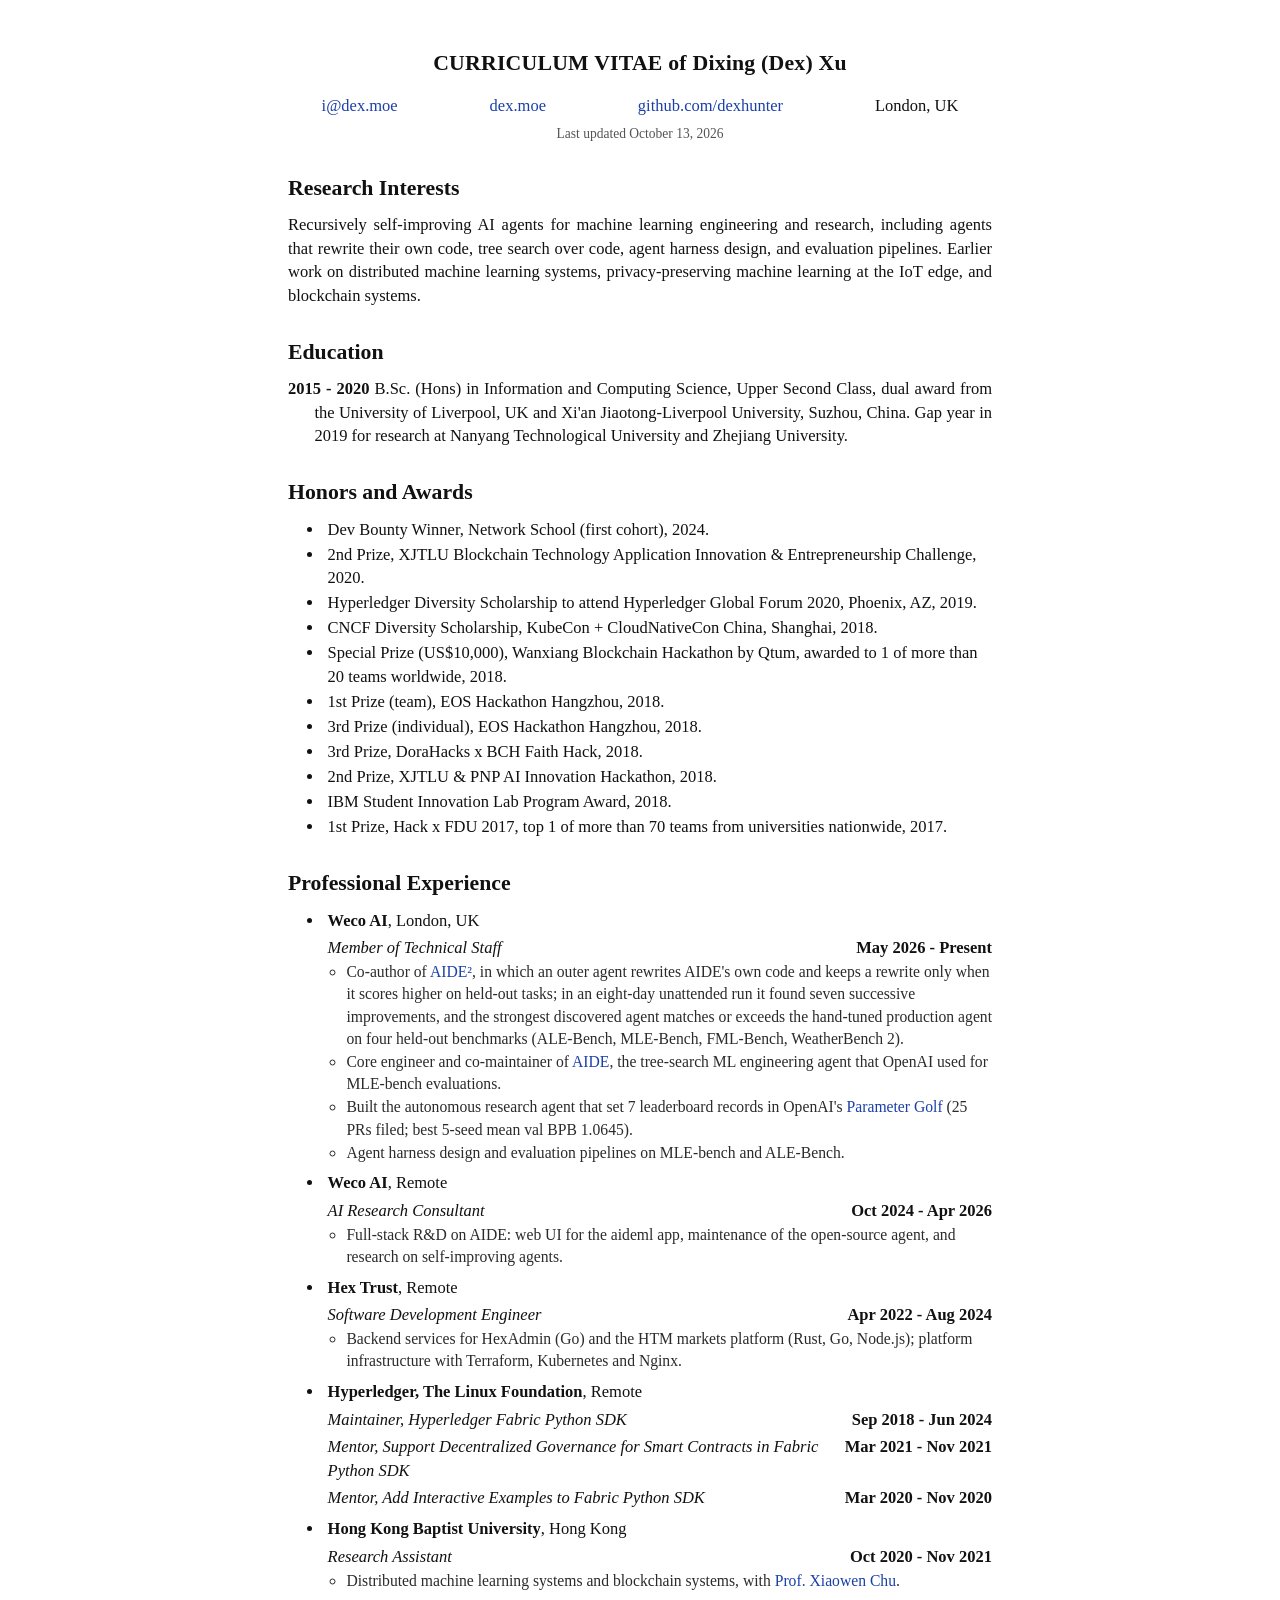
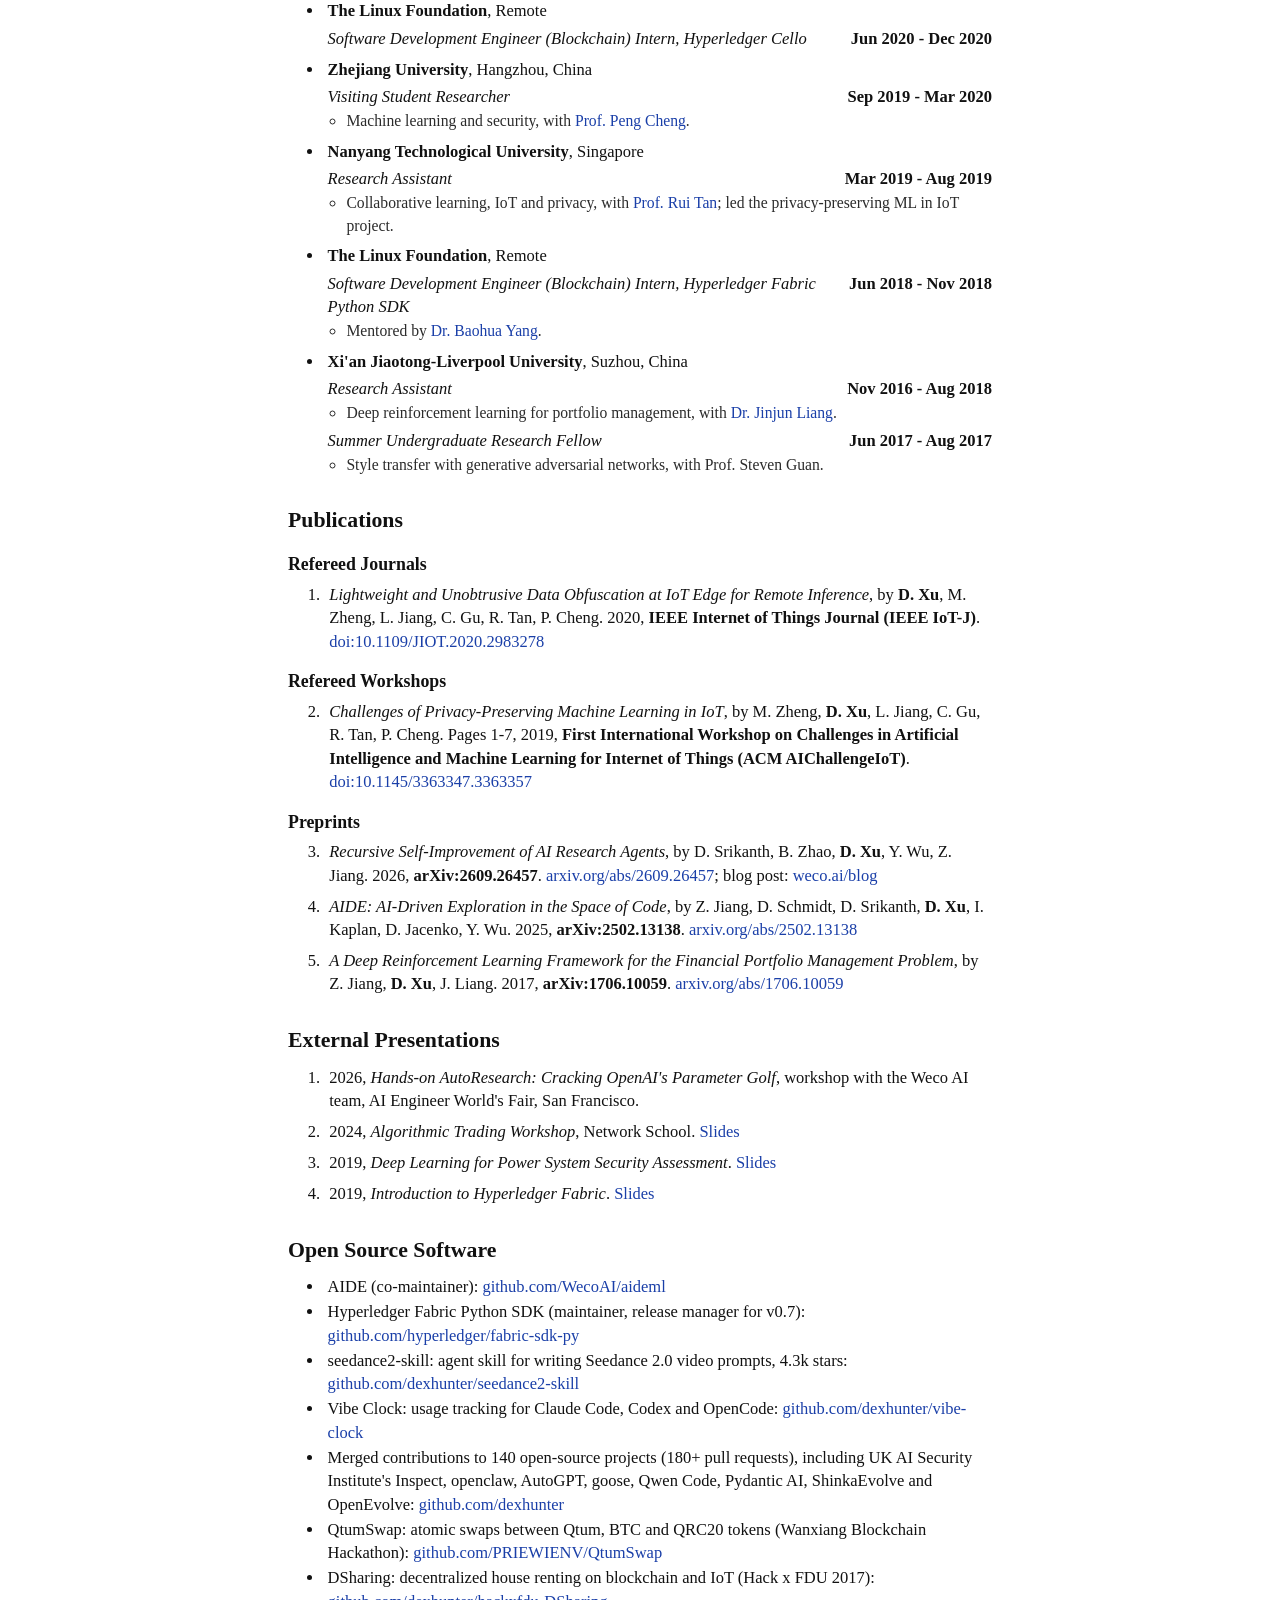
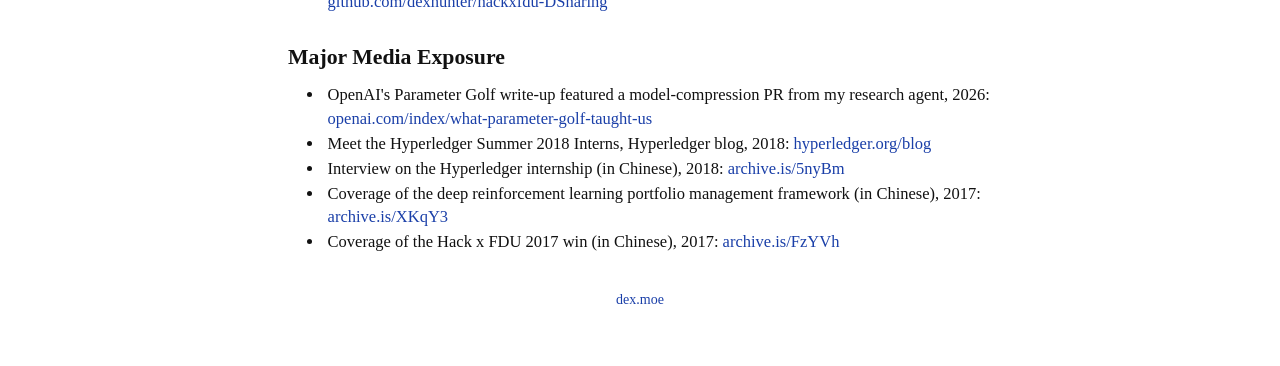
==== commit 064dd23a: ":pencil2: follow profile README to 140 projects Project count 118 -> 140. Refresh openclaw, langchai" ====
--- a/cv.html
+++ b/cv.html
@@ -178,7 +178,7 @@
   <li>Hyperledger Fabric Python SDK (maintainer, release manager for v0.7): <a href="https://github.com/hyperledger/fabric-sdk-py">github.com/hyperledger/fabric-sdk-py</a></li>
   <li>seedance2-skill: agent skill for writing Seedance 2.0 video prompts, 4.3k stars: <a href="https://github.com/dexhunter/seedance2-skill">github.com/dexhunter/seedance2-skill</a></li>
   <li>Vibe Clock: usage tracking for Claude Code, Codex and OpenCode: <a href="https://github.com/dexhunter/vibe-clock">github.com/dexhunter/vibe-clock</a></li>
-  <li>Merged contributions to 118 open-source projects (180+ pull requests), including UK AI Security Institute's Inspect, openclaw, AutoGPT, goose, Qwen Code, Pydantic AI, ShinkaEvolve and OpenEvolve: <a href="https://github.com/dexhunter">github.com/dexhunter</a></li>
+  <li>Merged contributions to 140 open-source projects (180+ pull requests), including UK AI Security Institute's Inspect, openclaw, AutoGPT, goose, Qwen Code, Pydantic AI, ShinkaEvolve and OpenEvolve: <a href="https://github.com/dexhunter">github.com/dexhunter</a></li>
   <li>QtumSwap: atomic swaps between Qtum, BTC and QRC20 tokens (Wanxiang Blockchain Hackathon): <a href="https://github.com/PRIEWIENV/QtumSwap">github.com/PRIEWIENV/QtumSwap</a></li>
   <li>DSharing: decentralized house renting on blockchain and IoT (Hack x FDU 2017): <a href="https://github.com/dexhunter/hackxfdu-DSharing">github.com/dexhunter/hackxfdu-DSharing</a></li>
 </ul>
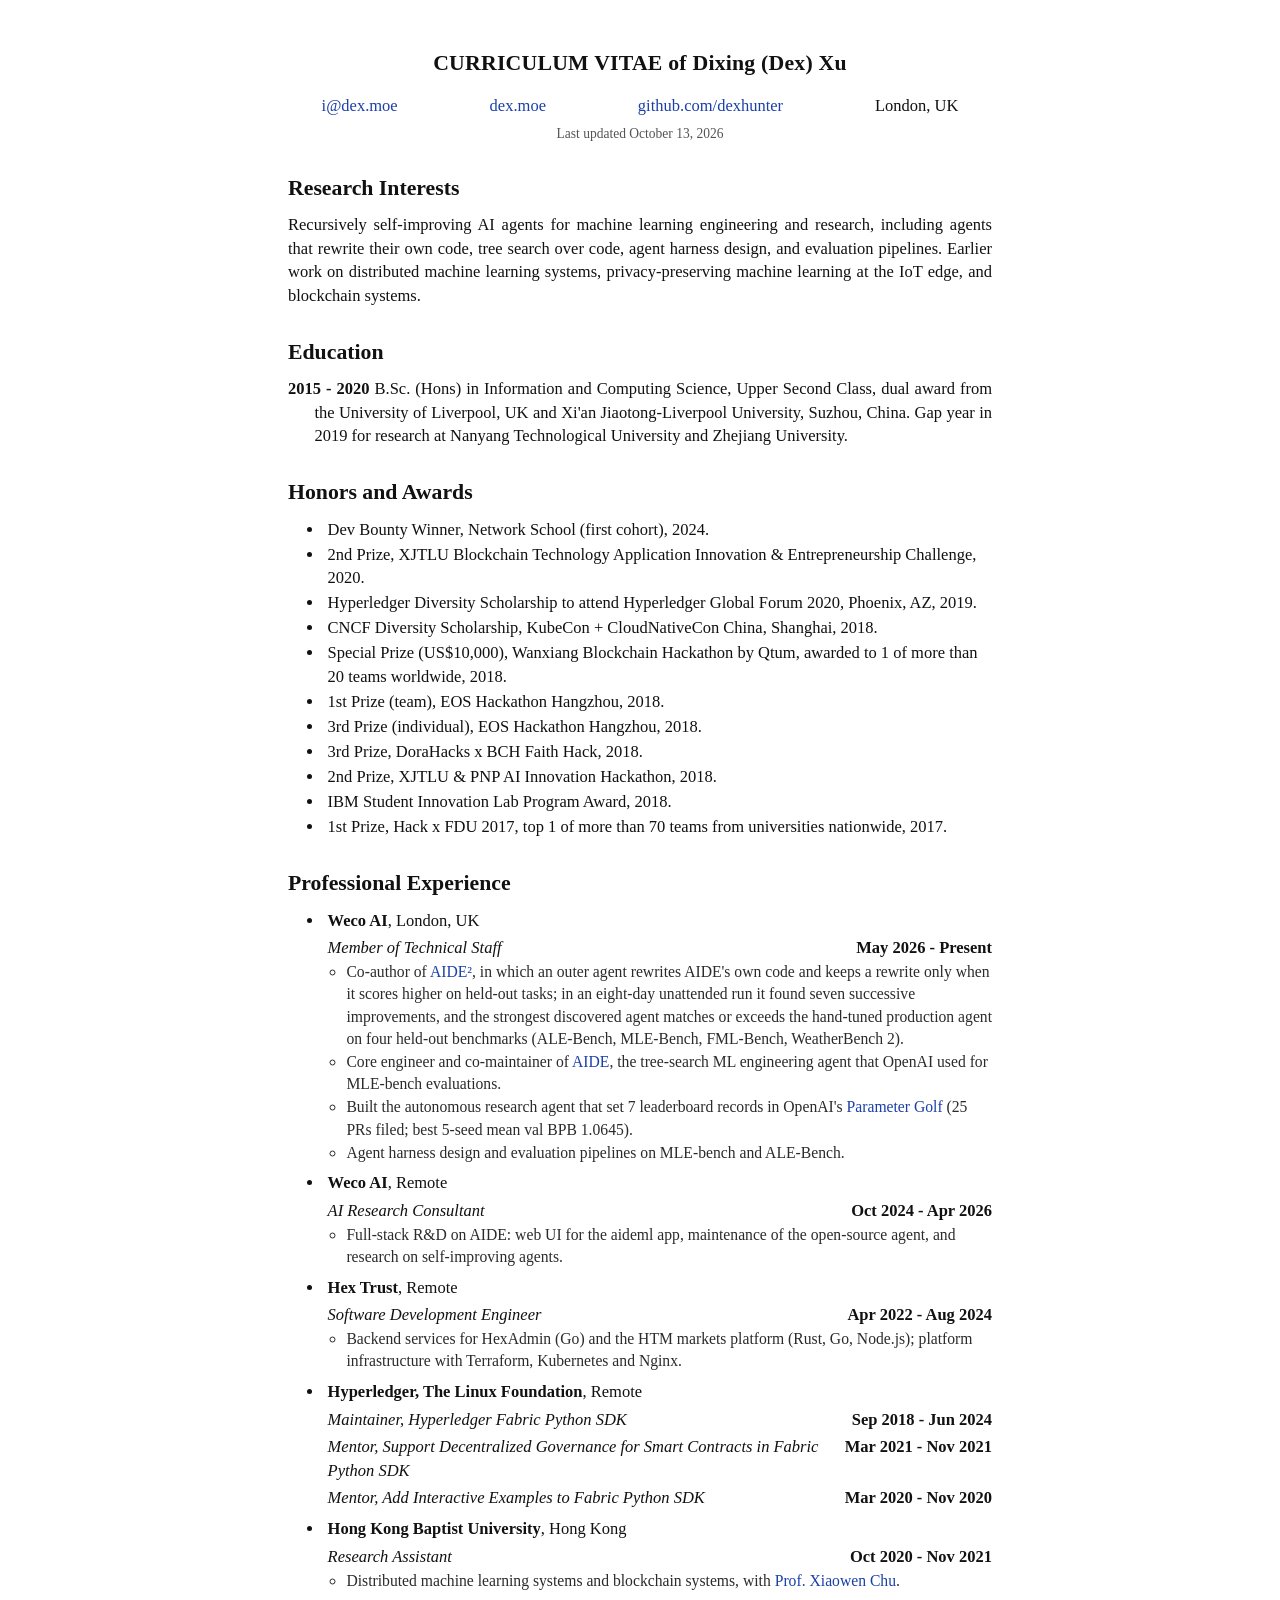
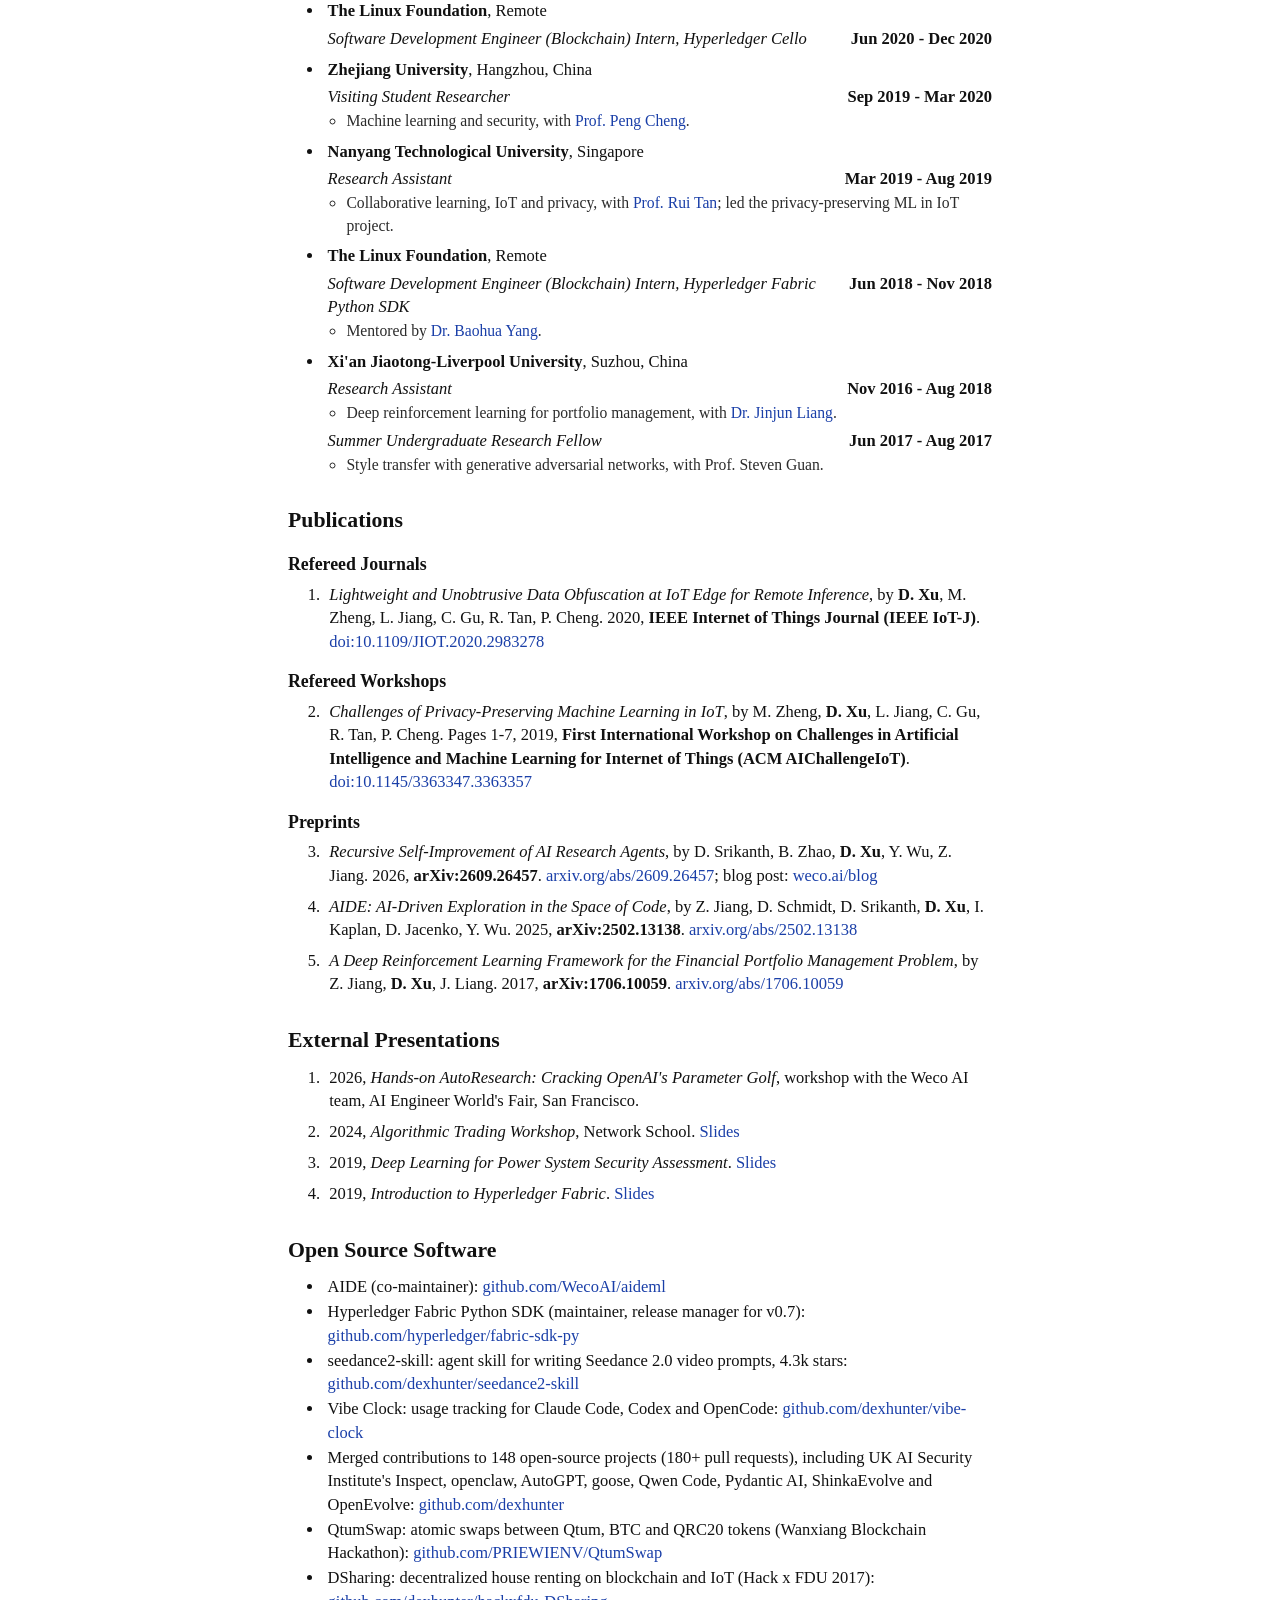
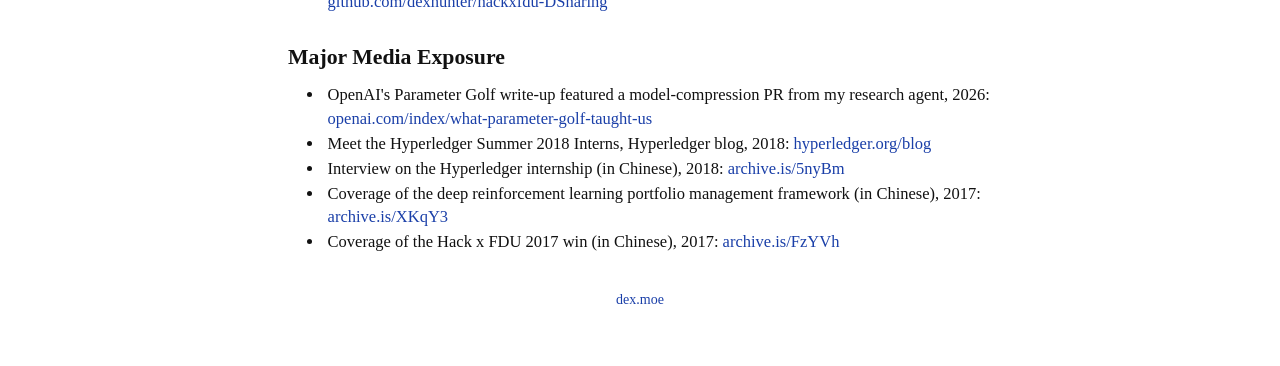
==== commit f5faa616: ":pencil2: follow profile README to 148 projects Project count 140 -> 148. headroom (81k), ai-agent-b" ====
--- a/cv.html
+++ b/cv.html
@@ -178,7 +178,7 @@
   <li>Hyperledger Fabric Python SDK (maintainer, release manager for v0.7): <a href="https://github.com/hyperledger/fabric-sdk-py">github.com/hyperledger/fabric-sdk-py</a></li>
   <li>seedance2-skill: agent skill for writing Seedance 2.0 video prompts, 4.3k stars: <a href="https://github.com/dexhunter/seedance2-skill">github.com/dexhunter/seedance2-skill</a></li>
   <li>Vibe Clock: usage tracking for Claude Code, Codex and OpenCode: <a href="https://github.com/dexhunter/vibe-clock">github.com/dexhunter/vibe-clock</a></li>
-  <li>Merged contributions to 140 open-source projects (180+ pull requests), including UK AI Security Institute's Inspect, openclaw, AutoGPT, goose, Qwen Code, Pydantic AI, ShinkaEvolve and OpenEvolve: <a href="https://github.com/dexhunter">github.com/dexhunter</a></li>
+  <li>Merged contributions to 148 open-source projects (180+ pull requests), including UK AI Security Institute's Inspect, openclaw, AutoGPT, goose, Qwen Code, Pydantic AI, ShinkaEvolve and OpenEvolve: <a href="https://github.com/dexhunter">github.com/dexhunter</a></li>
   <li>QtumSwap: atomic swaps between Qtum, BTC and QRC20 tokens (Wanxiang Blockchain Hackathon): <a href="https://github.com/PRIEWIENV/QtumSwap">github.com/PRIEWIENV/QtumSwap</a></li>
   <li>DSharing: decentralized house renting on blockchain and IoT (Hack x FDU 2017): <a href="https://github.com/dexhunter/hackxfdu-DSharing">github.com/dexhunter/hackxfdu-DSharing</a></li>
 </ul>
